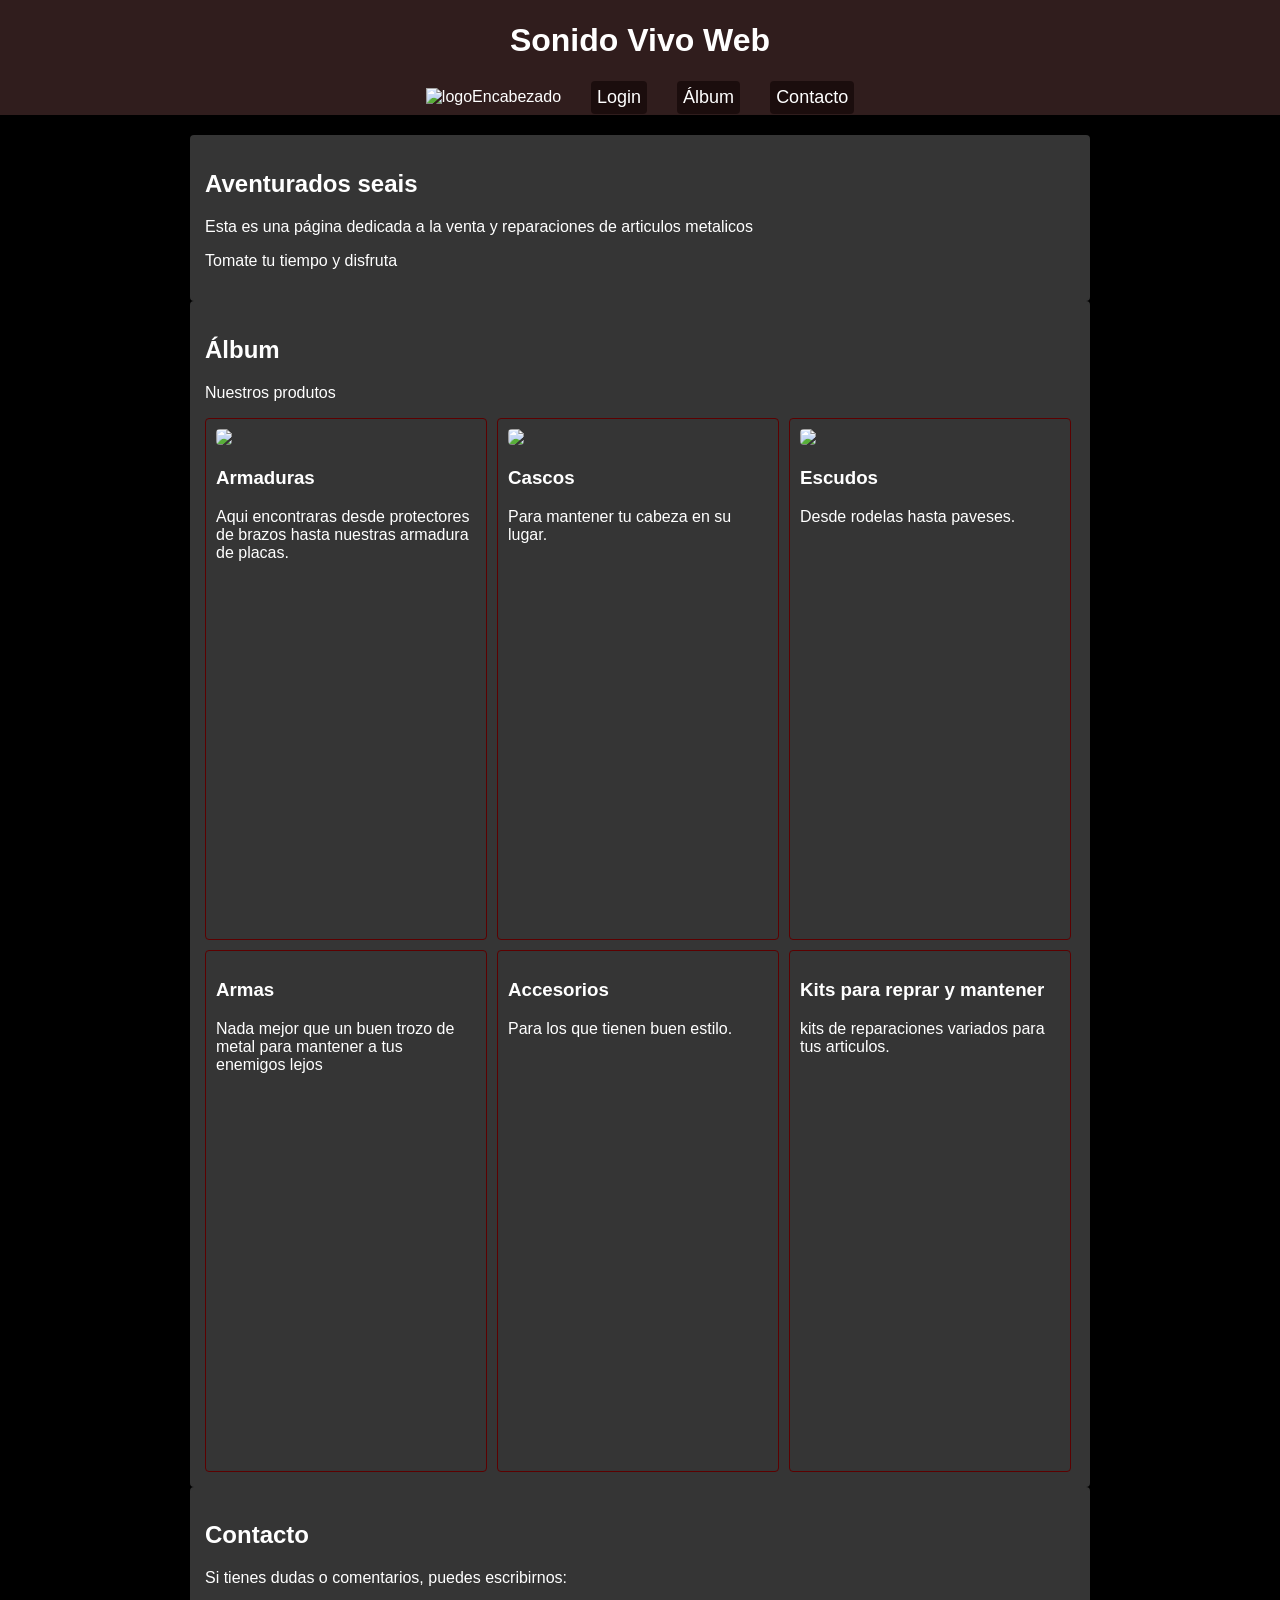
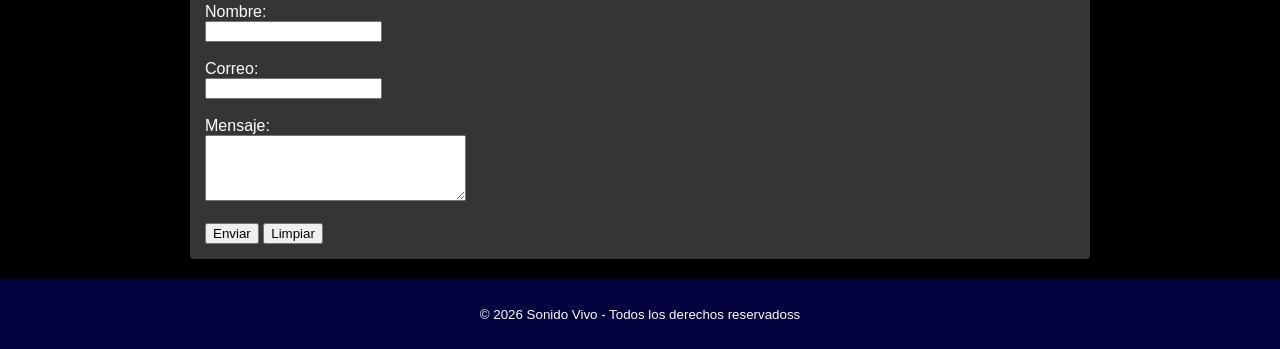
==== proyecto-grupo-12/index.html @ 8352129f "Update index.html" ====
<!DOCTYPE html>
<html lang="es">
	<head>
		<meta charset="UTF-8">
		<meta name="viewport" content="width=device-width, initial-scale=1.0">
		<title>Armeria Duoc</title>
		<link rel="stylesheet" href="css/style.css">

	</head>
	<body>  

		<header id="encabezado">
			<h1>Sonido Vivo Web</h1> 

			<nav id="menu-principal">
				
				<div>
					<img src="img/logoEncabezado.png" alt="logoEncabezado" width="60px"> 
				</div>
			
					<a href="login.html">Login</a>
					<a href="#album">Álbum</a>
					<a href="#contacto">Contacto</a>
					   
				
			</nav>
		</header>

		<main id="contenido">
			<section id="inicio" class="seccion">
				<h2>Aventurados seais</h2>
				<p>Esta es una página dedicada a la venta y reparaciones de articulos metalicos</p>
				<p>Tomate tu tiempo y disfruta</p>
			</section>

			<section id="album" class="seccion">
				<h2>Álbum</h2>
				<p>Nuestros produtos</p>

				<div class="galeria">
					<!-- Tarjeta 1 -->
					<article class="tarjeta">
						<div class="espacio-imagen">
							<!-- Aquí iría una imagen -->
							 <img src="img/Marto-Armadura-Decorada-Oro.gif">
							 
							
						</div>
						<h3>Armaduras</h3>
						<p>Aqui encontraras desde protectores de brazos hasta nuestras armadura de placas.</p>
					</article>

					<!-- Tarjeta 2 -->
					<article class="tarjeta">
						<div class="espacio-imagen">
							<!-- Aquí iría una imagen -->
							 <img src="img/bacinete.jpg">
						</div>
						<h3>Cascos</h3>
						<p>Para mantener tu cabeza en su lugar.</p>
					</article>

					<!-- Tarjeta 3 -->
					<article class="tarjeta">
						<div class="espacio-imagen">
							<!-- Aquí iría una imagen -->
							  <img src="img/">
						</div>
						<h3>Escudos</h3>
						<p>Desde rodelas hasta paveses.</p>
					</article>

					<!-- Tarjeta 4 -->
					<article class="tarjeta">
						<div class="espacio-imagen">
							<!-- Aquí iría una imagen -->
						</div>
						<h3>Armas</h3>
						<p>Nada mejor que un buen trozo de metal para mantener a tus enemigos lejos</p>
					</article>

					<!-- Tarjeta 5 -->
					<article class="tarjeta">
						<div class="espacio-imagen">
							<!-- Aquí iría una imagen -->
						</div>
						<h3>Accesorios</h3>
						<p>Para los que tienen buen estilo.</p>
					</article>

					<!-- Tarjeta 6 -->
					<article class="tarjeta">
						<div class="espacio-imagen">
							<!-- Aquí iría una imagen -->
						</div>
						<h3>Kits para reprar y mantener</h3>
						<p>kits de reparaciones variados para tus articulos.</p>
					</article>
				</div>
			</section>

			<section id="contacto" class="seccion">
				<h2>Contacto</h2>
				<p>Si tienes dudas o comentarios, puedes escribirnos:</p>

				<form action="#" method="post">
					<label for="nombre">Nombre:</label><br>
					<input type="text" id="nombre" name="nombre"><br><br>

					<label for="email">Correo:</label><br>
					<input type="email" id="email" name="email"><br><br>

					<label for="mensaje">Mensaje:</label><br>
					<textarea id="mensaje" name="mensaje" rows="4" cols="30"></textarea><br><br>

					<button type="submit">Enviar</button>
					<button type="reset">Limpiar</button>
				</form>
			</section>
		</main>

		<footer id="pie">
			<p><small>&copy; 2026 Sonido Vivo - Todos los derechos reservadoss</small></p>
		</footer>
	


</body>
</html>
---- proyecto-grupo-12/css/style.css ----
body{
    font-family: Verdana, Geneva, Tahoma, sans-serif;
    background-color: black;
    color: white;
    padding: 0;
    margin:  0;
}

#encabezado{
    background-color: rgb(48, 29, 29);
    color: white;
    text-align: center;
    align-items: center;
    margin: 0px;
    padding: 1px;
    top: 0px;
    position:  sticky;

}

#menu-principal {
   display: flex;
    justify-content: center;
    align-items: center;
    gap: 30px;
    padding: 0px;

}

#menu-principal a{
    text-decoration: none;
    color: white;
    background-color: rgb(27, 13, 13);
    font-size: large;   
    padding:  6px;
    border-radius: 4px;

}

#contenido{
    max-width: 900px;
    margin: 20px auto;
}

.seccion{
    background-color: rgb(53, 53, 53);
    border-radius: 4px;
    padding: 15px;
    
}

.espacio-imagen img{
    width: 100%;
    height: 200;
    border-radius: 4px;
}

.tarjeta{
    height: 500px;
    width: 260px;
    border: 1px solid rgb(92, 0, 0);
    border-radius: 4px;
    padding: 10px;
}

.galeria{
    display: flex;
    gap: 10px;
    flex-wrap: wrap;
}

#pie{
    background-color: rgb(1, 1, 61);
    color: white;
    text-align: center;
    padding: 10px;
}

/* Cosas nuevas */

.boton {
  transition-duration: 0.4s;
}

.boton:hover {
  background-color: #1b1b1b;
  color: white;
}

.pop-imagen {
  width: 300px;
  height: auto;
  transition: transform 0.3s ease; 
}

.pop-imagen:hover {
  transform: scale(1.2); 
  position: relative;    
  z-index: 10;           
}

.shake-hard:hover {
  animation: dynamicShake 0.4s 5;
}

@keyframes dynamicShake {

  0%, 100% { transform: translate(0, 0) rotate(0deg); }
  25% { transform: translate(2px, 2px) rotate(2deg); }
  50% { transform: translate(-2px, -2px) rotate(-2deg); }
  75% { transform: translate(2px, -2px) rotate(-2deg); }
}

.fade-box {
  opacity: 0.1; 
  transition: opacity 0.5s ease-in-out; 
}

.fade-box:hover {
  opacity: 1; 
}

.stretch-hover {
  display: inline-block;       
  transition: transform 0.3s ease; /
  transform-origin: center;    
}

.stretch-hover:hover {
  transform: scaleX(5);     
}
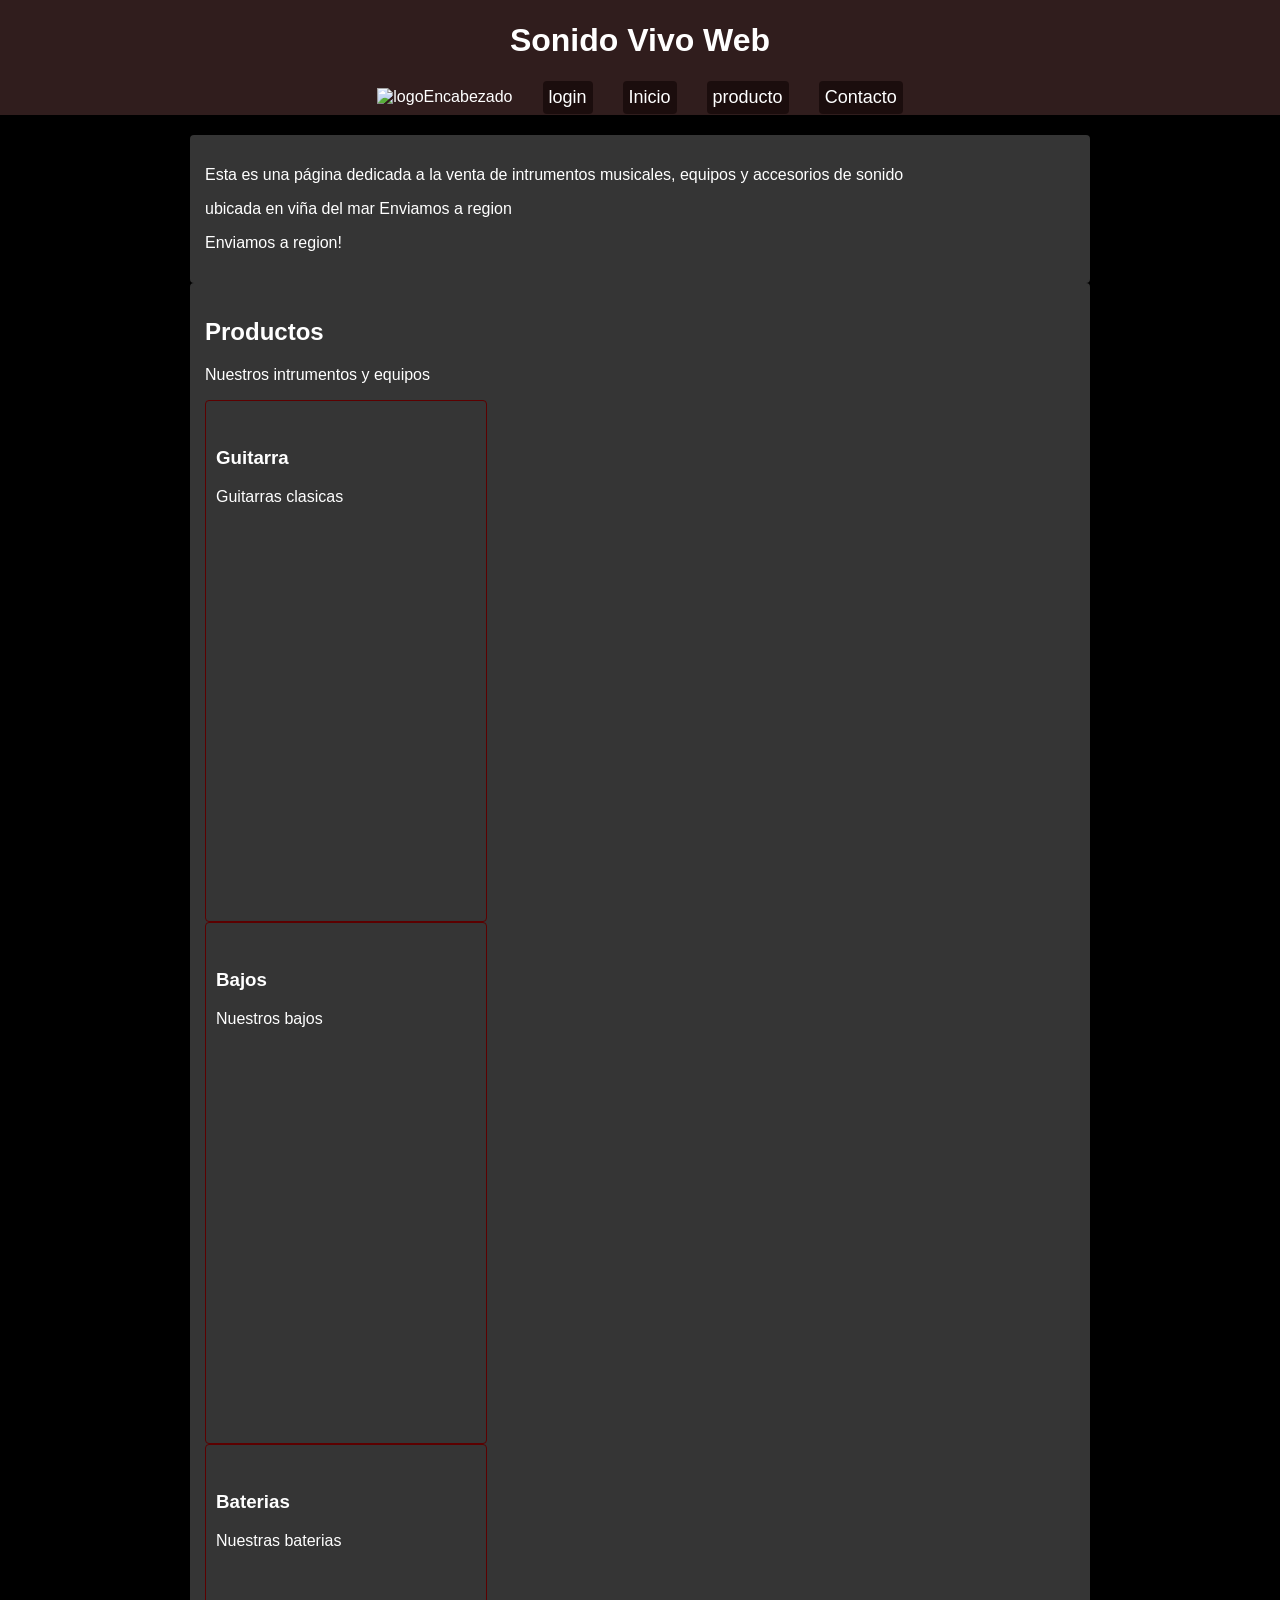
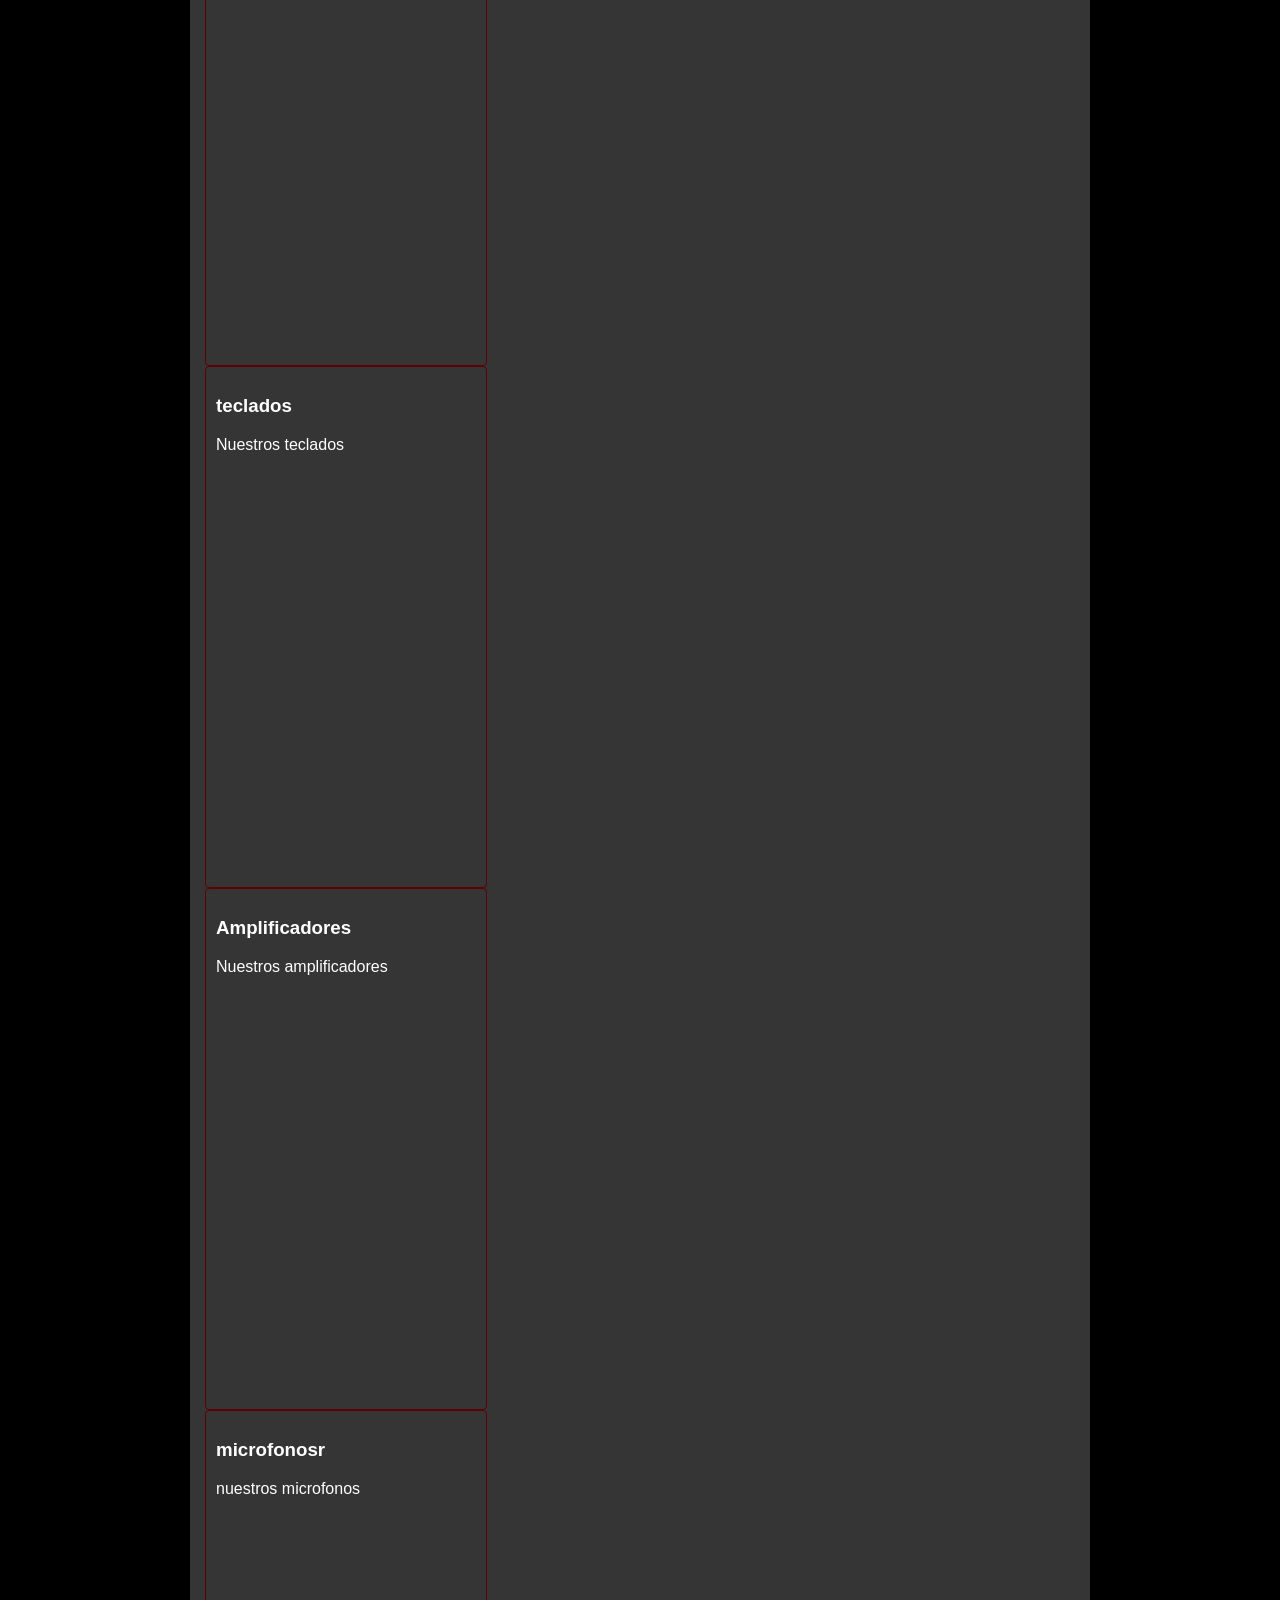
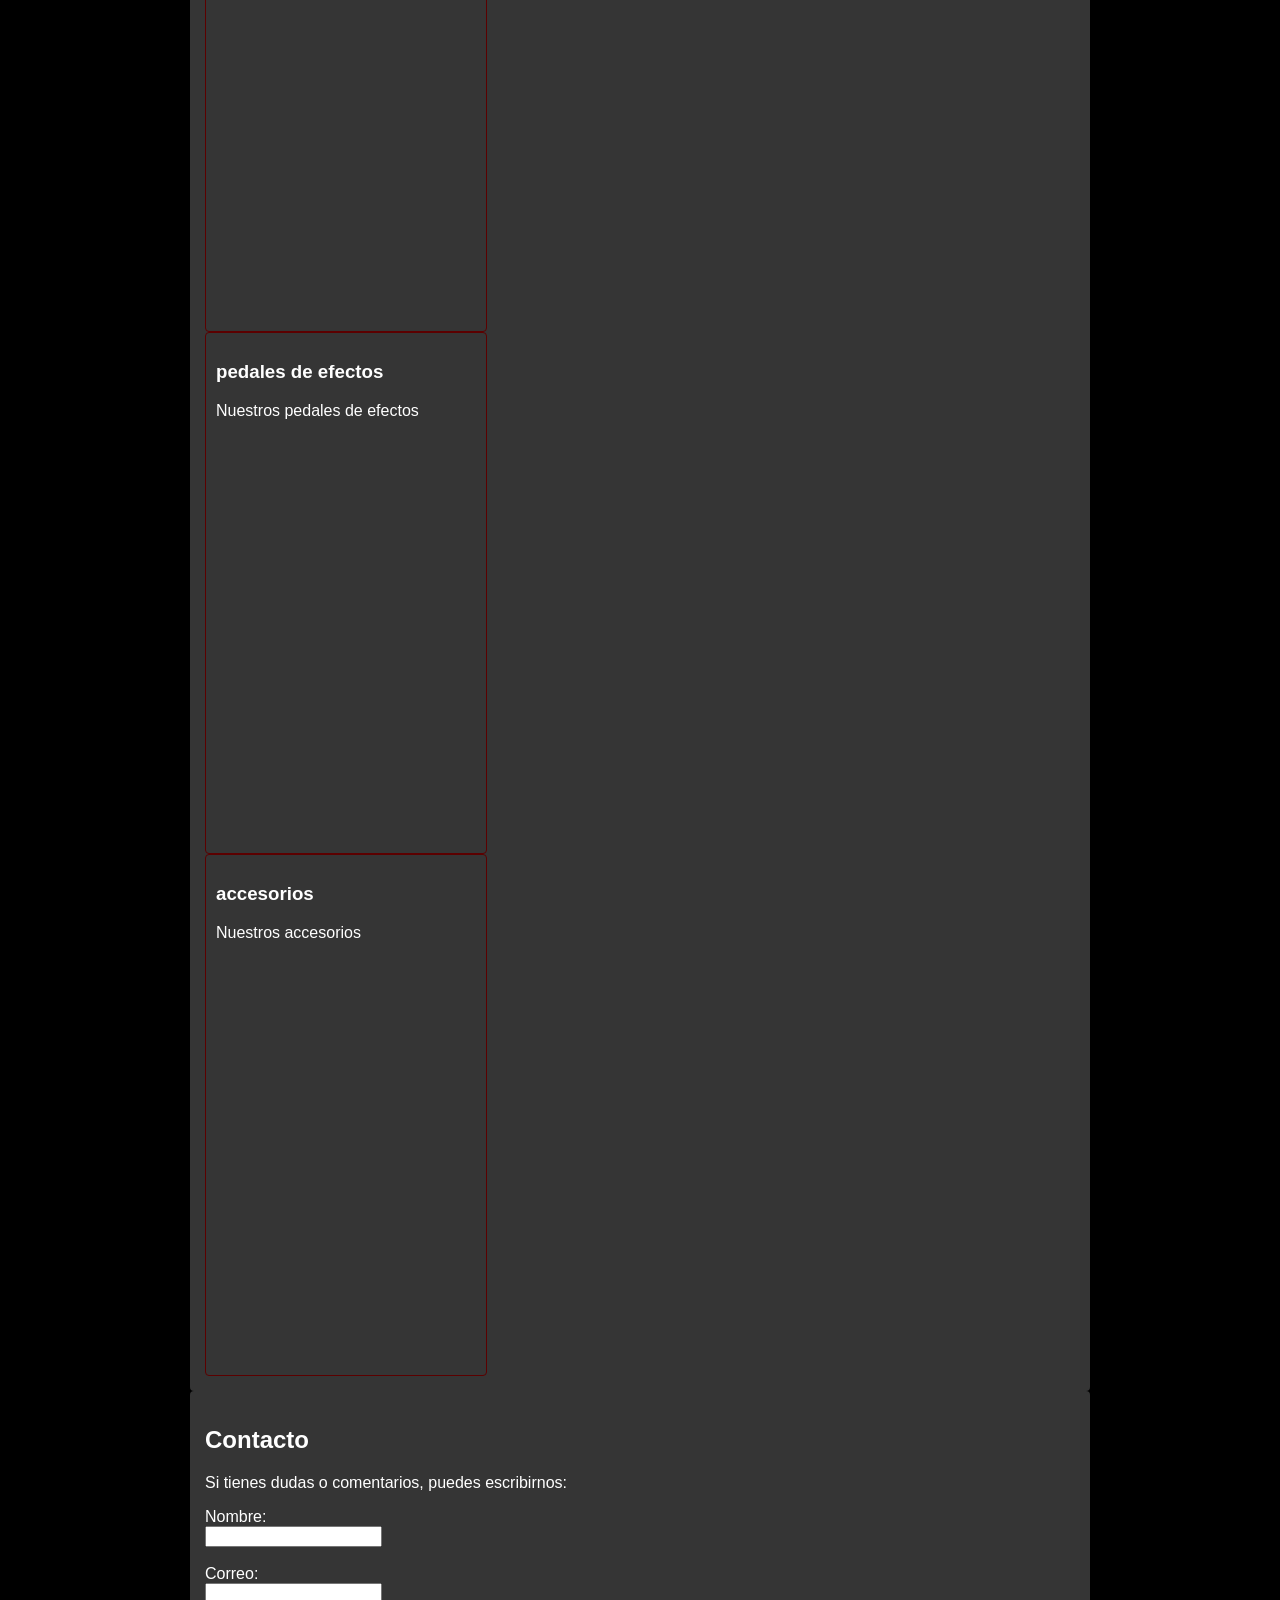
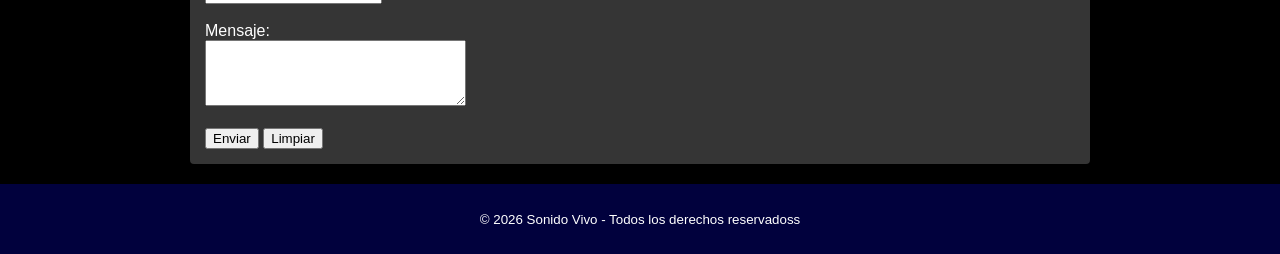
==== commit 71f28817: "Update index.html" ====
--- a/proyecto-grupo-12/index.html
+++ b/proyecto-grupo-12/index.html
@@ -16,11 +16,13 @@
 			<nav id="menu-principal">
 				
 				<div>
+					<!-- Aqui va el logo -->
 					<img src="img/logoEncabezado.png" alt="logoEncabezado" width="60px"> 
 				</div>
-			
-					<a href="login.html">Login</a>
-					<a href="#album">Álbum</a>
+					<!--Los hipervinculos-->
+					<a href="#login.html">login</a>
+					<a href="#inicio">Inicio</a>
+					<a href="#Productos">producto</a>
 					<a href="#contacto">Contacto</a>
 					   
 				
@@ -29,46 +31,46 @@
 
 		<main id="contenido">
 			<section id="inicio" class="seccion">
-				<h2>Aventurados seais</h2>
-				<p>Esta es una página dedicada a la venta y reparaciones de articulos metalicos</p>
-				<p>Tomate tu tiempo y disfruta</p>
+				<p>Esta es una página dedicada a la venta de intrumentos musicales, equipos y accesorios de sonido</p>
+				<p>ubicada en viña del mar Enviamos a region</p>
+				<p>Enviamos a region!</p>
 			</section>
 
-			<section id="album" class="seccion">
-				<h2>Álbum</h2>
-				<p>Nuestros produtos</p>
+			<section id="productos" class="seccion">
+				<h2>Productos</h2>
+				<p>Nuestros intrumentos y equipos</p>
 
-				<div class="galeria">
-					<!-- Tarjeta 1 -->
+				<div class="Intrumentos">
+					<!-- tarjeta 1 -->
 					<article class="tarjeta">
 						<div class="espacio-imagen">
 							<!-- Aquí iría una imagen -->
-							 <img src="img/Marto-Armadura-Decorada-Oro.gif">
+							 <img src="">
 							 
 							
 						</div>
-						<h3>Armaduras</h3>
-						<p>Aqui encontraras desde protectores de brazos hasta nuestras armadura de placas.</p>
+						<h3>Guitarra</h3>
+						<p>Guitarras clasicas</p>
 					</article>
 
 					<!-- Tarjeta 2 -->
 					<article class="tarjeta">
 						<div class="espacio-imagen">
 							<!-- Aquí iría una imagen -->
-							 <img src="img/bacinete.jpg">
+							 <img src="">
 						</div>
-						<h3>Cascos</h3>
-						<p>Para mantener tu cabeza en su lugar.</p>
+						<h3>Bajos</h3>
+						<p>Nuestros bajos</p>
 					</article>
 
 					<!-- Tarjeta 3 -->
 					<article class="tarjeta">
 						<div class="espacio-imagen">
 							<!-- Aquí iría una imagen -->
-							  <img src="img/">
+							  <img src="">
 						</div>
-						<h3>Escudos</h3>
-						<p>Desde rodelas hasta paveses.</p>
+						<h3>Baterias</h3>
+						<p>Nuestras baterias</p>
 					</article>
 
 					<!-- Tarjeta 4 -->
@@ -76,8 +78,8 @@
 						<div class="espacio-imagen">
 							<!-- Aquí iría una imagen -->
 						</div>
-						<h3>Armas</h3>
-						<p>Nada mejor que un buen trozo de metal para mantener a tus enemigos lejos</p>
+						<h3>teclados</h3>
+						<p>Nuestros teclados</p>
 					</article>
 
 					<!-- Tarjeta 5 -->
@@ -85,8 +87,8 @@
 						<div class="espacio-imagen">
 							<!-- Aquí iría una imagen -->
 						</div>
-						<h3>Accesorios</h3>
-						<p>Para los que tienen buen estilo.</p>
+						<h3>Amplificadores</h3>
+						<p>Nuestros amplificadores</p>
 					</article>
 
 					<!-- Tarjeta 6 -->
@@ -94,12 +96,35 @@
 						<div class="espacio-imagen">
 							<!-- Aquí iría una imagen -->
 						</div>
-						<h3>Kits para reprar y mantener</h3>
-						<p>kits de reparaciones variados para tus articulos.</p>
+						<h3>microfonosr</h3>
+						<p>nuestros microfonos</p>
+					</article>
+
+					<!-- Tarjeta 7 -->
+					<article class="tarjeta">
+						<div class="espacio-imagen">
+							<!-- Aquí iría una imagen -->
+						</div>
+						<h3>pedales de efectos </h3>
+						<p>Nuestros pedales de efectos </p>
+					</article>
+
+					<!-- Tarjeta 4 -->
+					<article class="tarjeta">
+						<div class="espacio-imagen">
+							<!-- Aquí iría una imagen -->
+						</div>
+						<h3>accesorios</h3>
+						<p>Nuestros accesorios</p>
 					</article>
 				</div>
 			</section>
 
+
+
+
+
+			
 			<section id="contacto" class="seccion">
 				<h2>Contacto</h2>
 				<p>Si tienes dudas o comentarios, puedes escribirnos:</p>
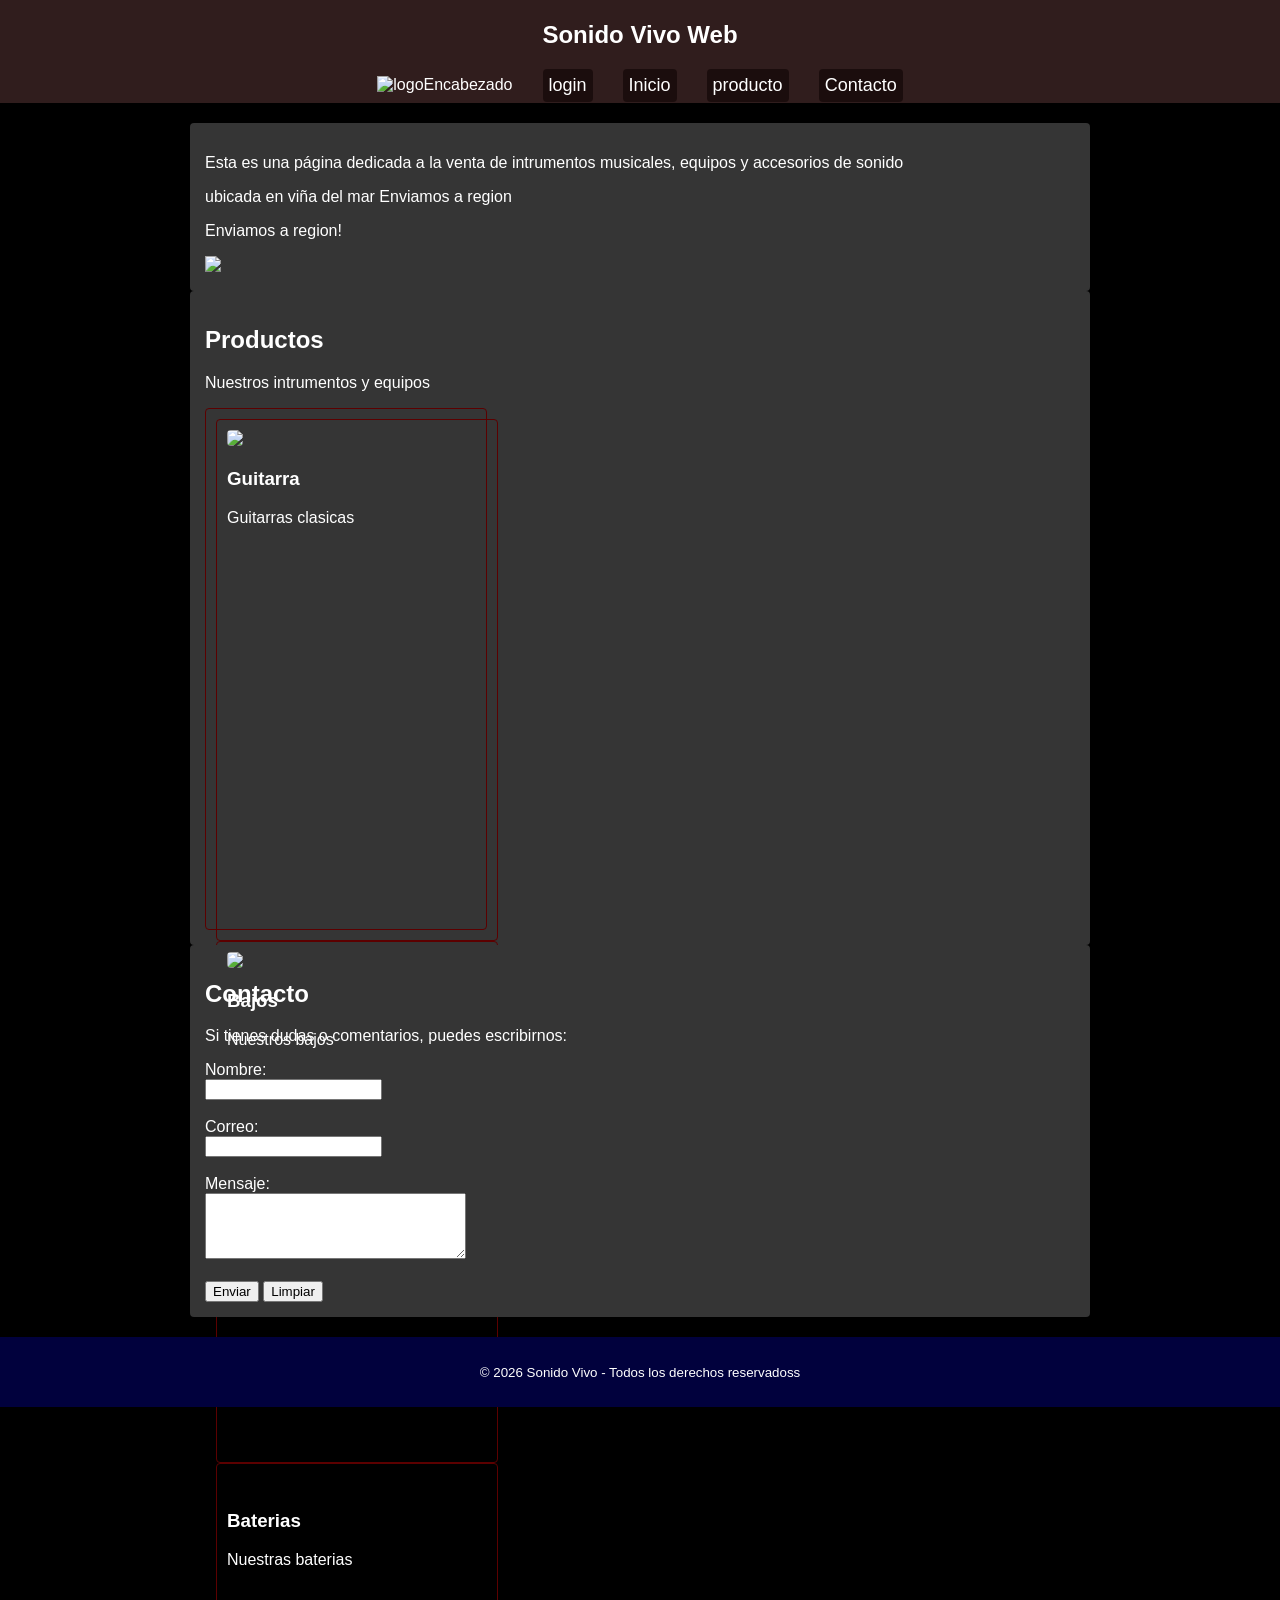
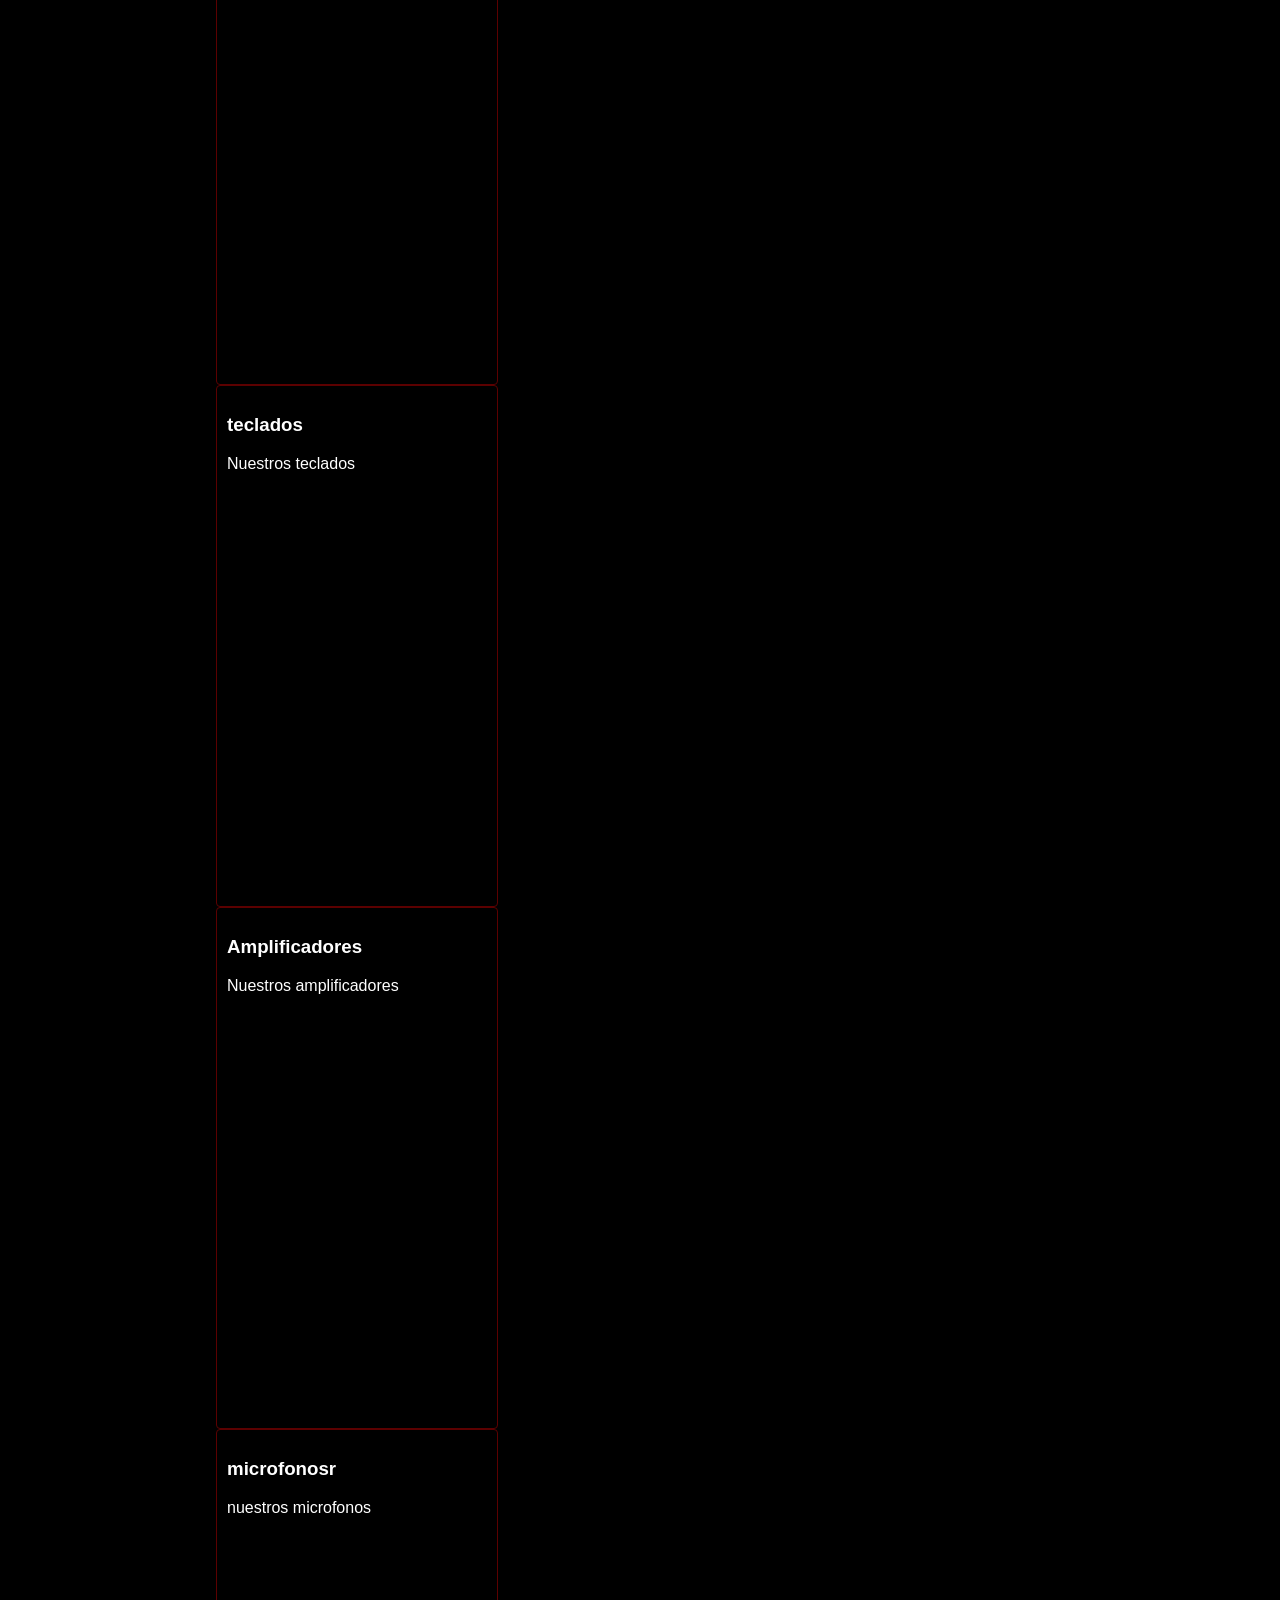
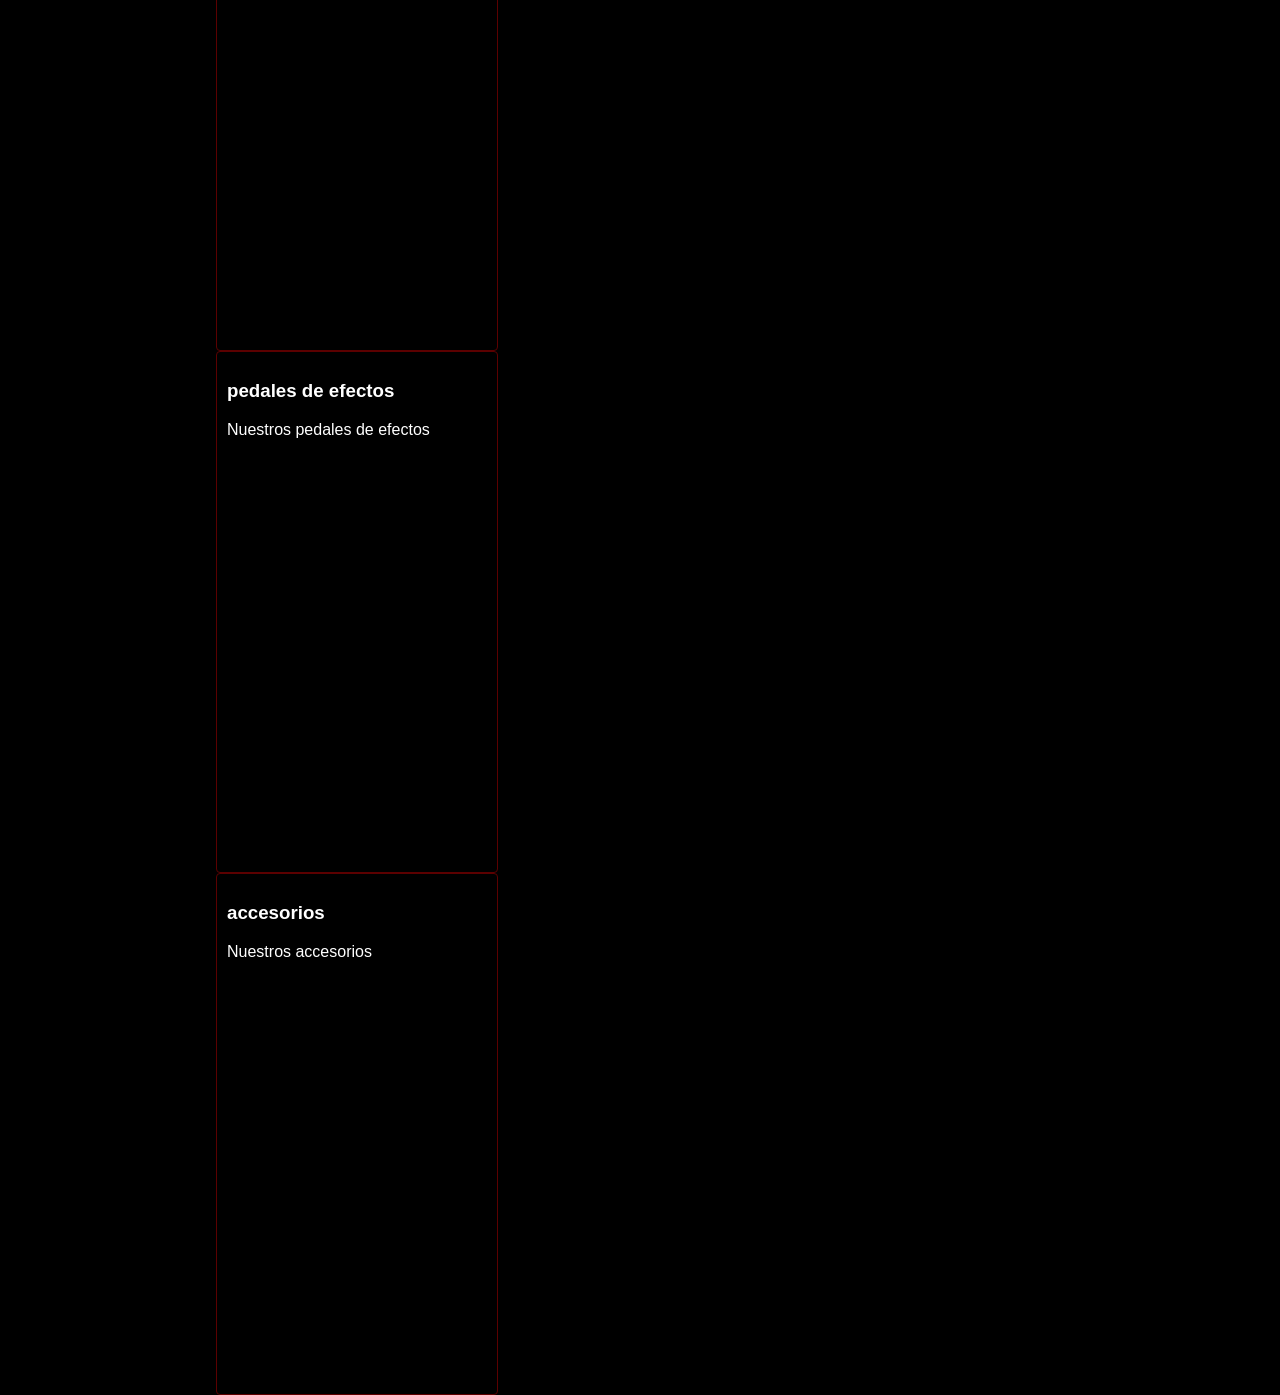
==== commit 324d41ed: "Update index.html" ====
--- a/proyecto-grupo-12/index.html
+++ b/proyecto-grupo-12/index.html
@@ -11,7 +11,7 @@
 	<body>  
 
 		<header id="encabezado">
-			<h1>Sonido Vivo Web</h1> 
+			<h2>Sonido Vivo Web</h2> 
 
 			<nav id="menu-principal">
 				
@@ -20,7 +20,7 @@
 					<img src="img/logoEncabezado.png" alt="logoEncabezado" width="60px"> 
 				</div>
 					<!--Los hipervinculos-->
-					<a href="#login.html">login</a>
+					<a href="login.html">login</a>
 					<a href="#inicio">Inicio</a>
 					<a href="#Productos">producto</a>
 					<a href="#contacto">Contacto</a>
@@ -28,24 +28,25 @@
 				
 			</nav>
 		</header>
-
+		<!-- CAMBIAR LA ETIQUETA POR QUE NO HACE NADA-->
 		<main id="contenido">
 			<section id="inicio" class="seccion">
 				<p>Esta es una página dedicada a la venta de intrumentos musicales, equipos y accesorios de sonido</p>
 				<p>ubicada en viña del mar Enviamos a region</p>
 				<p>Enviamos a region!</p>
+				<img src="img/logoSV.jpg" width="500px">
 			</section>
 
 			<section id="productos" class="seccion">
 				<h2>Productos</h2>
 				<p>Nuestros intrumentos y equipos</p>
 
-				<div class="Intrumentos">
+				<div class="tarjeta">
 					<!-- tarjeta 1 -->
 					<article class="tarjeta">
 						<div class="espacio-imagen">
 							<!-- Aquí iría una imagen -->
-							 <img src="">
+							 <img src="img/escudo1.jpeg">
 							 
 							
 						</div>
@@ -57,7 +58,7 @@
 					<article class="tarjeta">
 						<div class="espacio-imagen">
 							<!-- Aquí iría una imagen -->
-							 <img src="">
+							 <img src="img/bacinete.jpg">
 						</div>
 						<h3>Bajos</h3>
 						<p>Nuestros bajos</p>
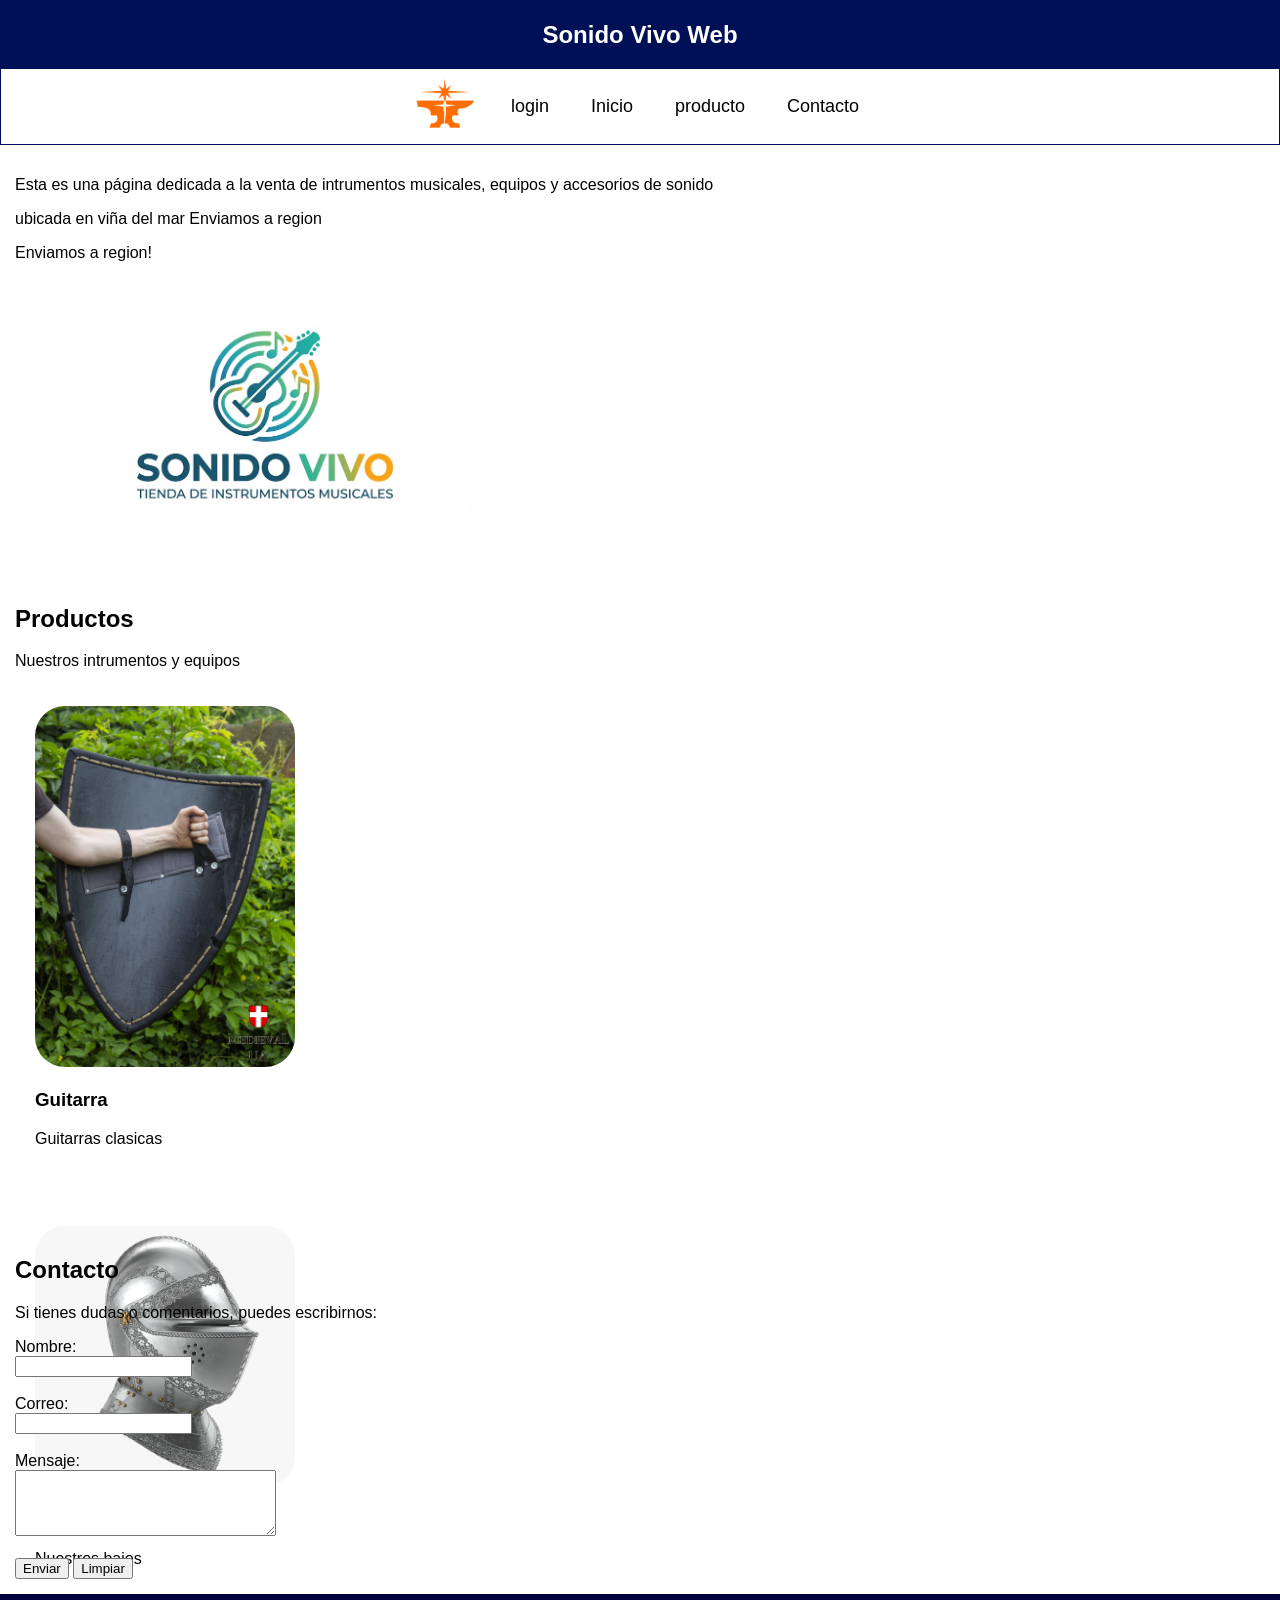
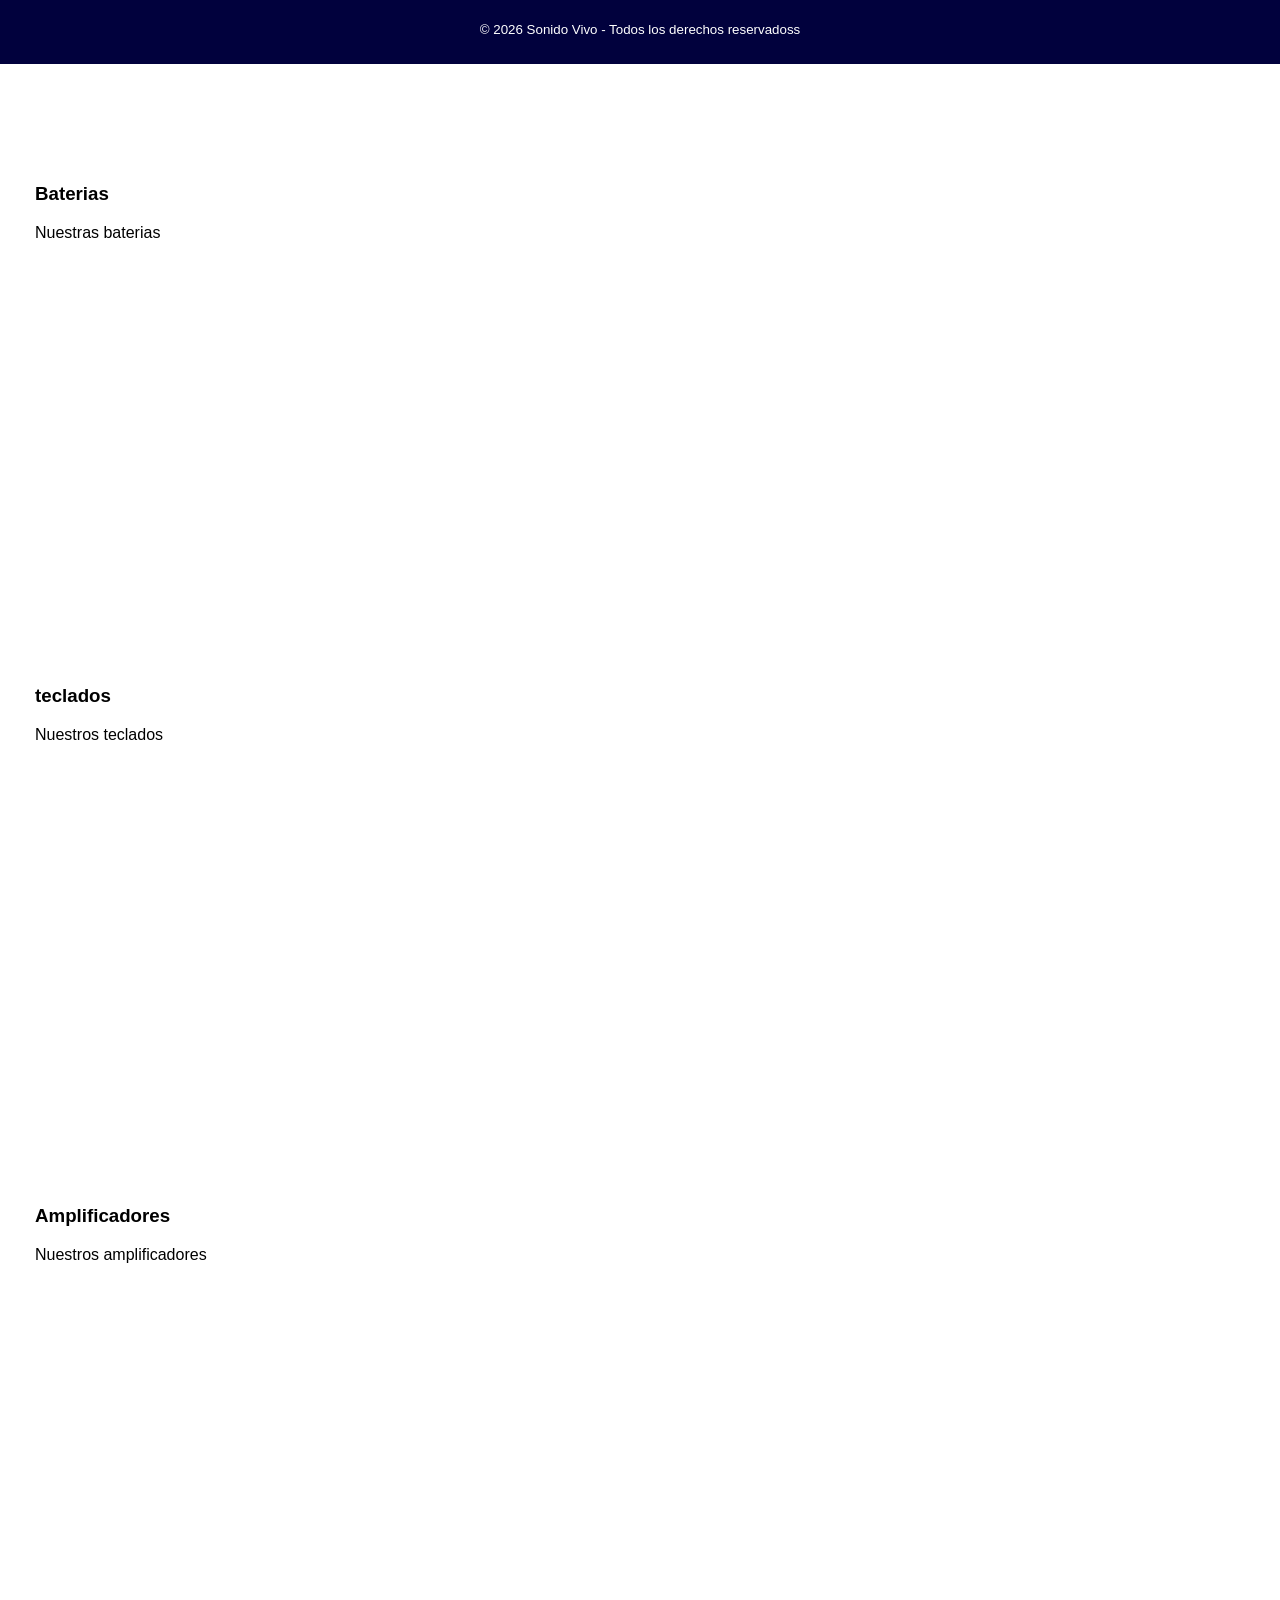
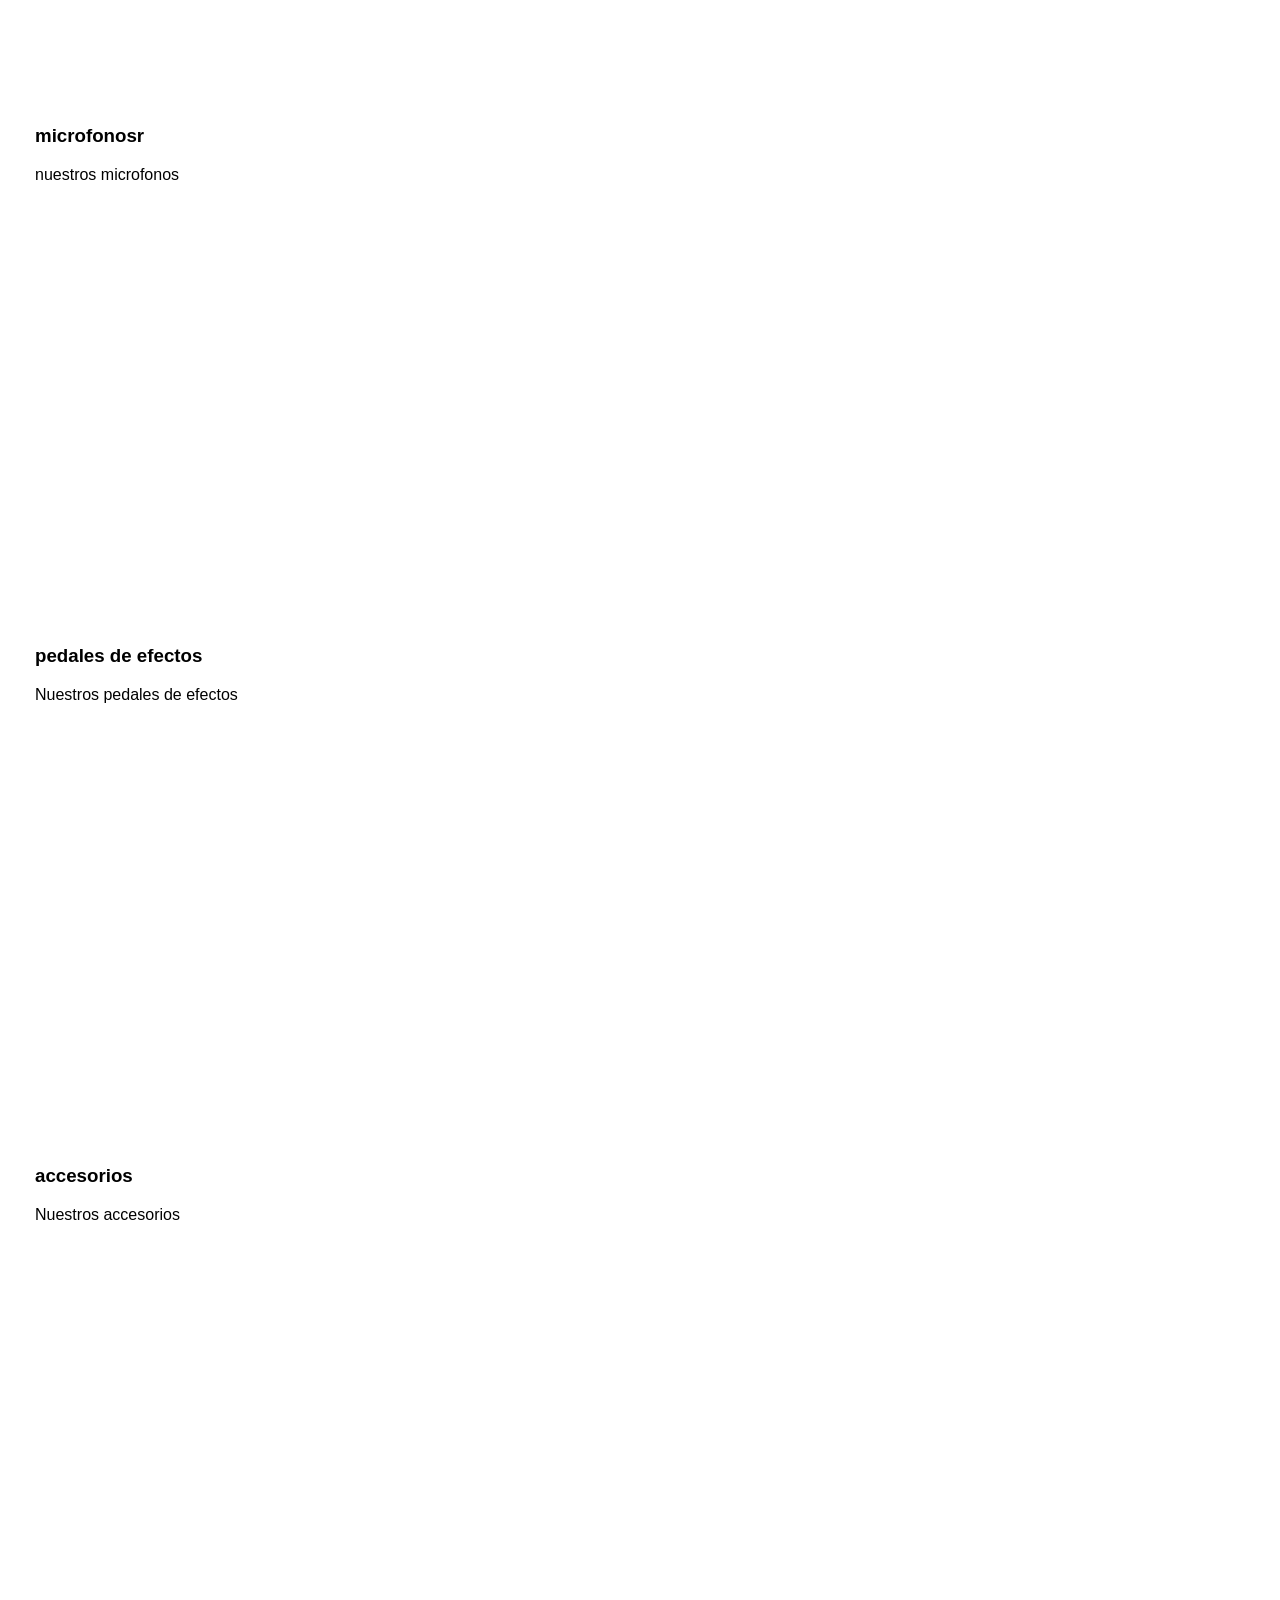
==== commit 0b8c4479: "Update index.html" ====
--- a/proyecto-grupo-12/index.html
+++ b/proyecto-grupo-12/index.html
@@ -4,7 +4,7 @@
 	<head>
 		<meta charset="UTF-8">
 		<meta name="viewport" content="width=device-width, initial-scale=1.0">
-		<title>Armeria Duoc</title>
+		<title>Index</title>
 		<link rel="stylesheet" href="css/style.css">
 
 	</head>
--- a/proyecto-grupo-12/css/style.css
+++ b/proyecto-grupo-12/css/style.css
@@ -1,13 +1,13 @@
 body{
     font-family: Verdana, Geneva, Tahoma, sans-serif;
-    background-color: black;
-    color: white;
+    background-color: rgb(255, 255, 255);
+    color: rgb(0, 0, 0);
     padding: 0;
     margin:  0;
 }
 
 #encabezado{
-    background-color: rgb(48, 29, 29);
+    background-color: rgb(0, 16, 87);
     color: white;
     text-align: center;
     align-items: center;
@@ -23,27 +23,30 @@
     justify-content: center;
     align-items: center;
     gap: 30px;
-    padding: 0px;
+    padding: 10px;
+    margin: 0px;
+    background-color: white
 
 }
 
 #menu-principal a{
     text-decoration: none;
-    color: white;
-    background-color: rgb(27, 13, 13);
+    color: rgb(0, 0, 0);
     font-size: large;   
     padding:  6px;
     border-radius: 4px;
+    margin: 0px;
 
 }
 
 #contenido{
-    max-width: 900px;
-    margin: 20px auto;
+    
+   
+    
 }
 
 .seccion{
-    background-color: rgb(53, 53, 53);
+    background-color: rgb(255, 255, 255);
     border-radius: 4px;
     padding: 15px;
     
@@ -52,13 +55,12 @@
 .espacio-imagen img{
     width: 100%;
     height: 200;
-    border-radius: 4px;
+    border-radius: 30px;
 }
 
 .tarjeta{
     height: 500px;
     width: 260px;
-    border: 1px solid rgb(92, 0, 0);
     border-radius: 4px;
     padding: 10px;
 }
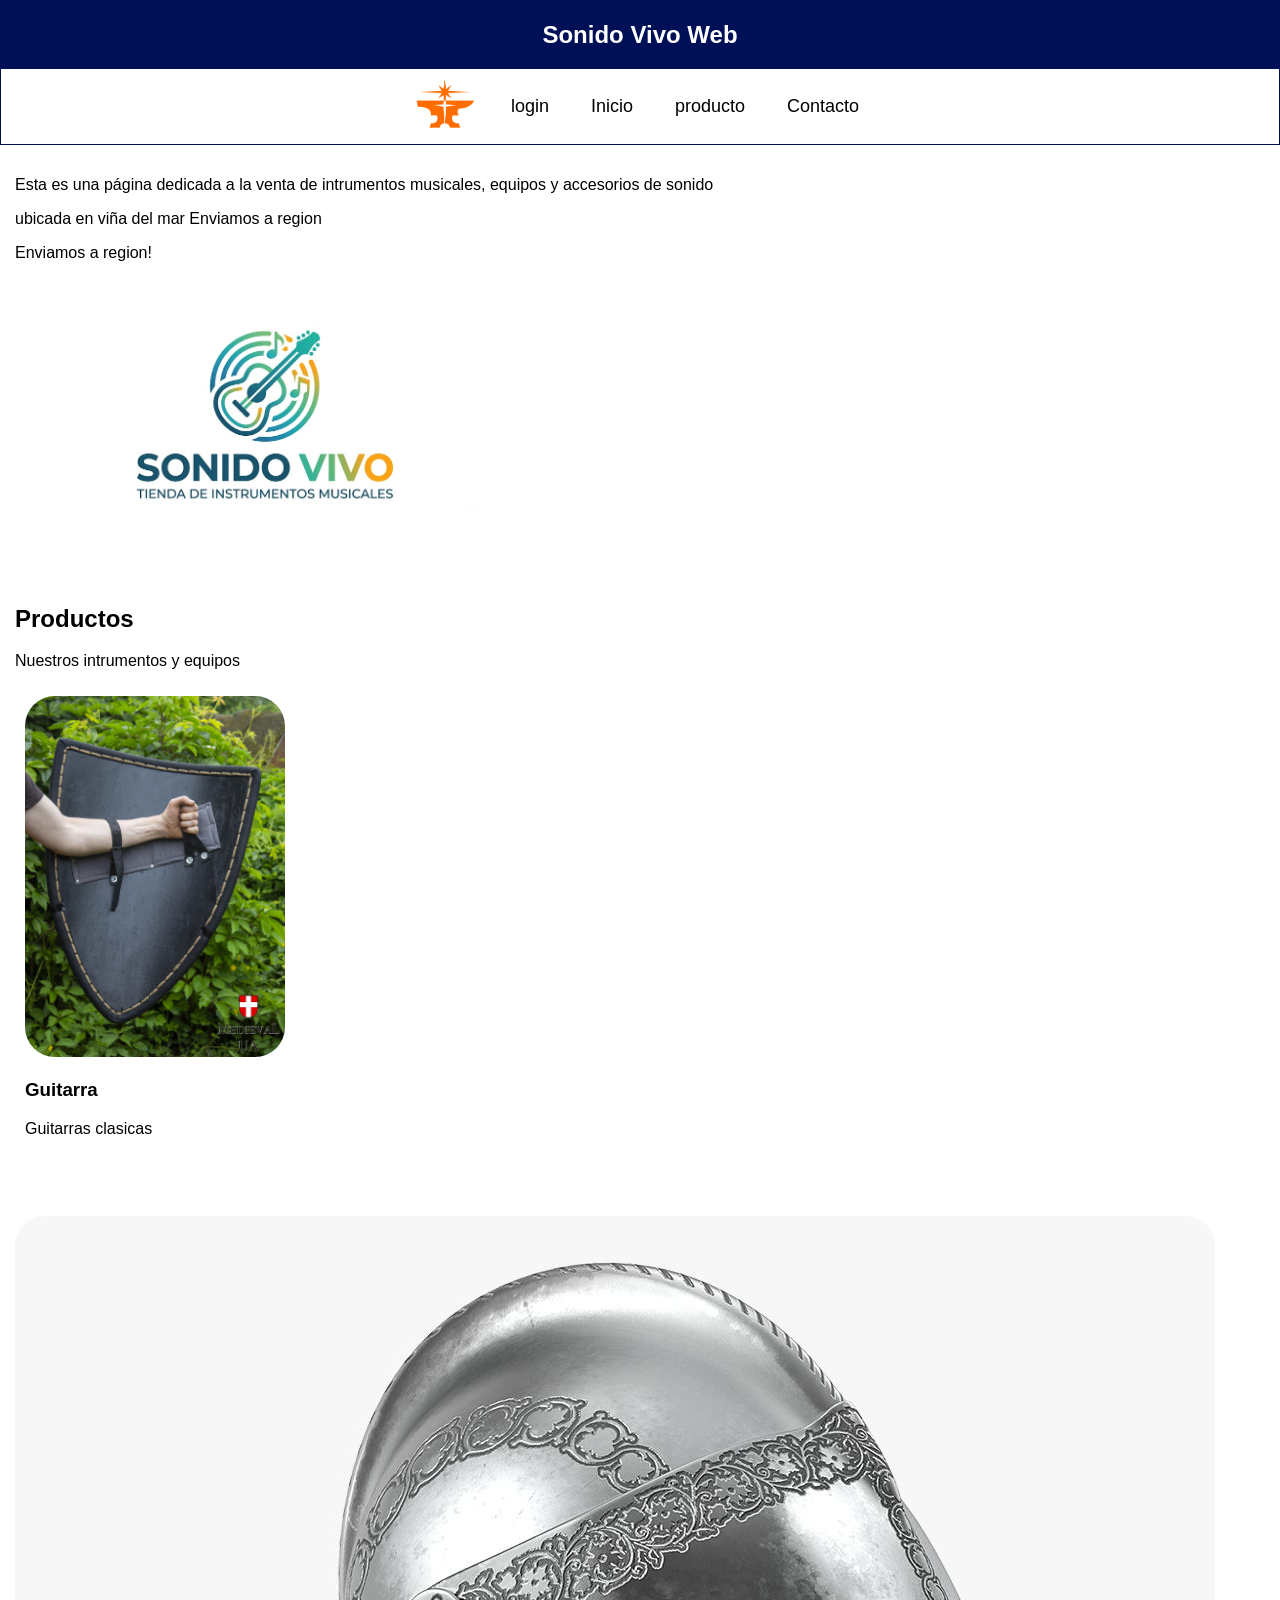
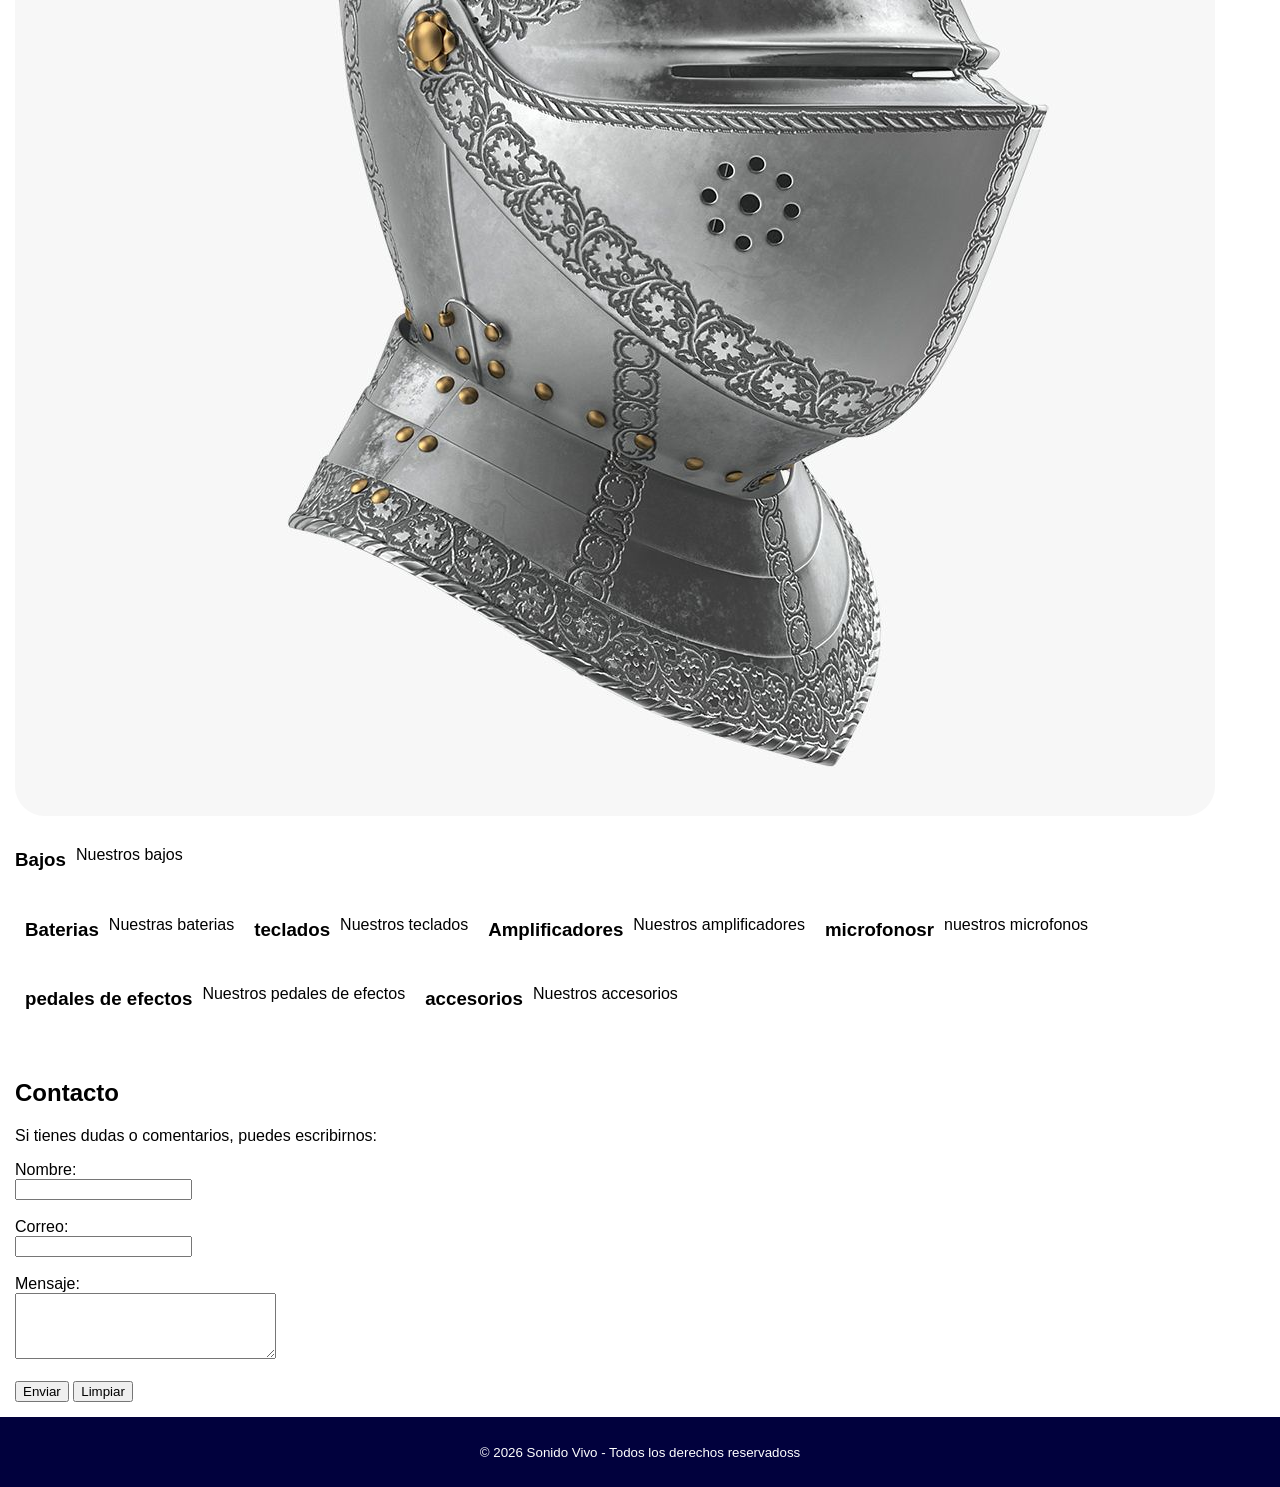
==== commit 8c0553d4: "Update index.html" ====
--- a/proyecto-grupo-12/index.html
+++ b/proyecto-grupo-12/index.html
@@ -41,7 +41,7 @@
 				<h2>Productos</h2>
 				<p>Nuestros intrumentos y equipos</p>
 
-				<div class="tarjeta">
+				<div class="galeria">
 					<!-- tarjeta 1 -->
 					<article class="tarjeta">
 						<div class="espacio-imagen">
@@ -55,7 +55,7 @@
 					</article>
 
 					<!-- Tarjeta 2 -->
-					<article class="tarjeta">
+					<article class="galeria">
 						<div class="espacio-imagen">
 							<!-- Aquí iría una imagen -->
 							 <img src="img/bacinete.jpg">
@@ -65,7 +65,7 @@
 					</article>
 
 					<!-- Tarjeta 3 -->
-					<article class="tarjeta">
+					<article class="galeria">
 						<div class="espacio-imagen">
 							<!-- Aquí iría una imagen -->
 							  <img src="">
@@ -75,7 +75,7 @@
 					</article>
 
 					<!-- Tarjeta 4 -->
-					<article class="tarjeta">
+					<article class="galeria">
 						<div class="espacio-imagen">
 							<!-- Aquí iría una imagen -->
 						</div>
@@ -84,7 +84,7 @@
 					</article>
 
 					<!-- Tarjeta 5 -->
-					<article class="tarjeta">
+					<article class="galeria">
 						<div class="espacio-imagen">
 							<!-- Aquí iría una imagen -->
 						</div>
@@ -93,7 +93,7 @@
 					</article>
 
 					<!-- Tarjeta 6 -->
-					<article class="tarjeta">
+					<article class="galeria">
 						<div class="espacio-imagen">
 							<!-- Aquí iría una imagen -->
 						</div>
@@ -102,7 +102,7 @@
 					</article>
 
 					<!-- Tarjeta 7 -->
-					<article class="tarjeta">
+					<article class="galeria">
 						<div class="espacio-imagen">
 							<!-- Aquí iría una imagen -->
 						</div>
@@ -110,8 +110,8 @@
 						<p>Nuestros pedales de efectos </p>
 					</article>
 
-					<!-- Tarjeta 4 -->
-					<article class="tarjeta">
+					<!-- Tarjeta 8 -->
+					<article class="galeria">
 						<div class="espacio-imagen">
 							<!-- Aquí iría una imagen -->
 						</div>
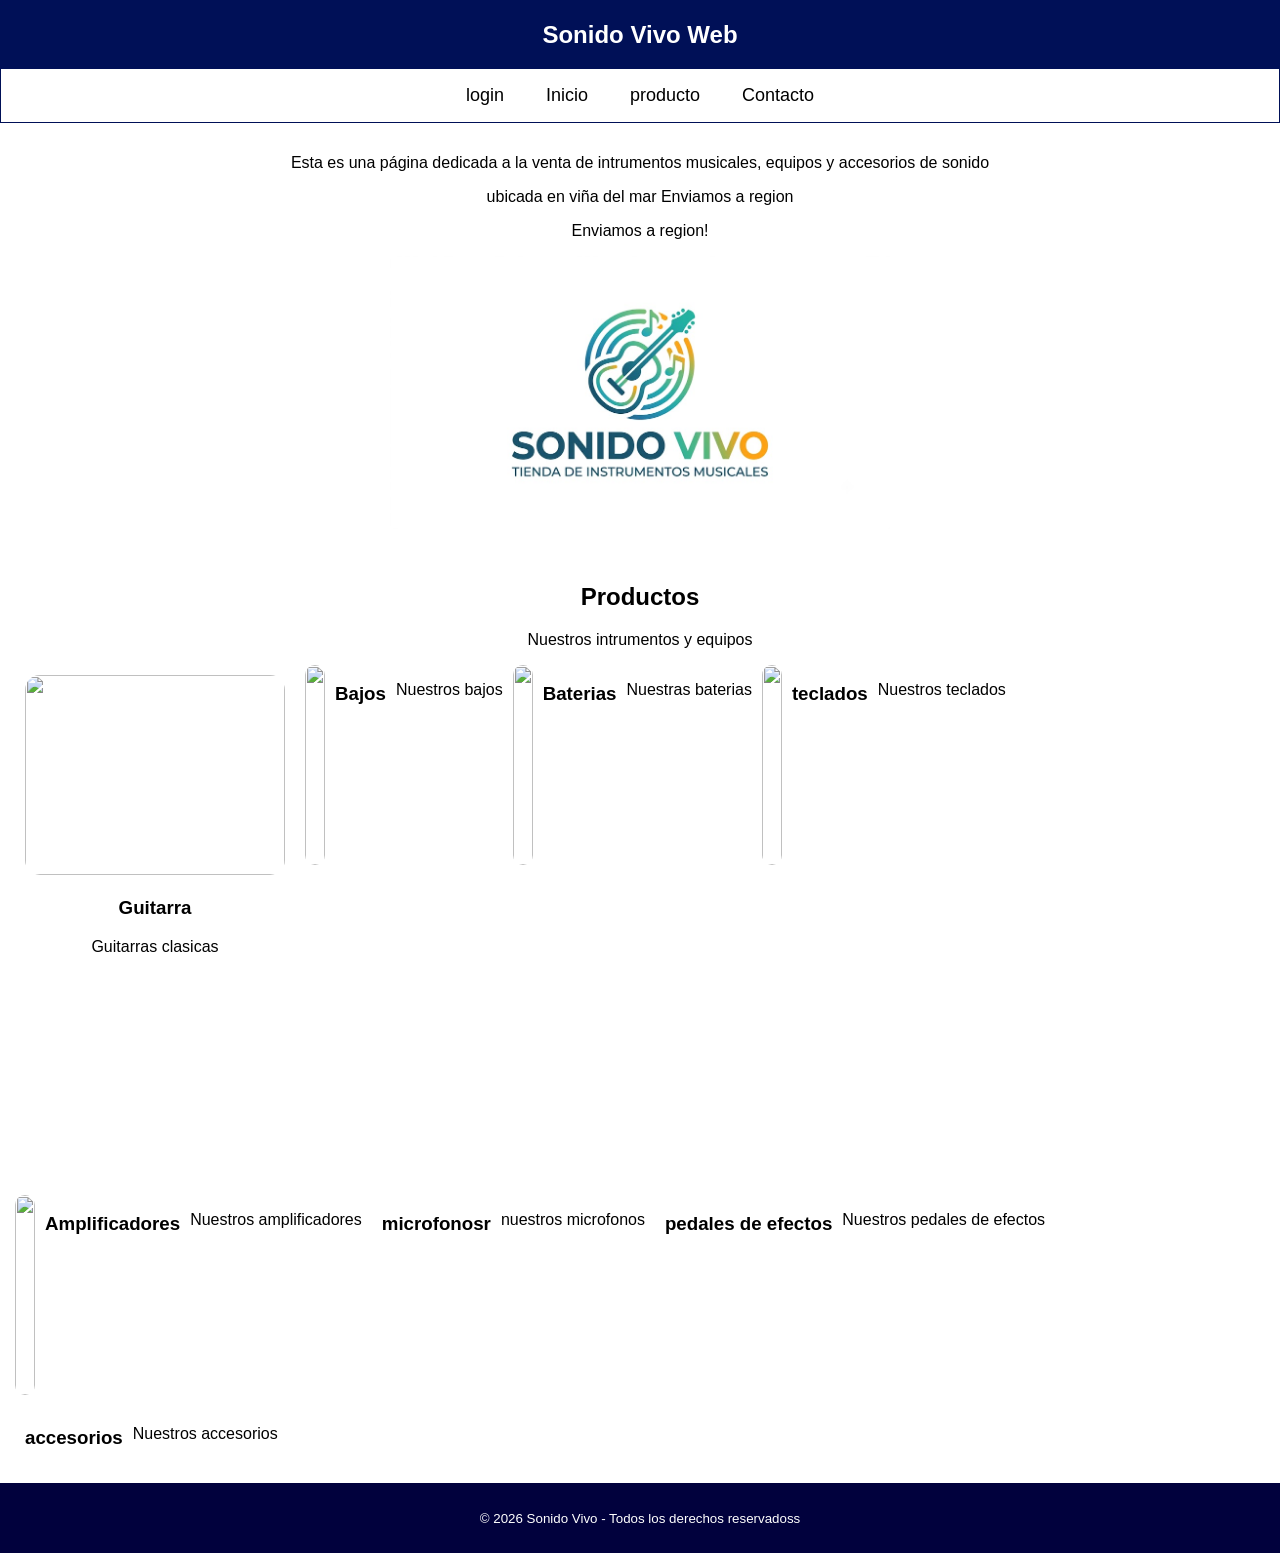
==== commit 998bc568: "Update index.html" ====
--- a/proyecto-grupo-12/index.html
+++ b/proyecto-grupo-12/index.html
@@ -4,7 +4,7 @@
 	<head>
 		<meta charset="UTF-8">
 		<meta name="viewport" content="width=device-width, initial-scale=1.0">
-		<title>Index</title>
+		<title>Duoc</title>
 		<link rel="stylesheet" href="css/style.css">
 
 	</head>
@@ -15,14 +15,10 @@
 
 			<nav id="menu-principal">
 				
-				<div>
-					<!-- Aqui va el logo -->
-					<img src="img/logoEncabezado.png" alt="logoEncabezado" width="60px"> 
-				</div>
 					<!--Los hipervinculos-->
 					<a href="login.html">login</a>
 					<a href="#inicio">Inicio</a>
-					<a href="#Productos">producto</a>
+					<a href="#productos">producto</a>
 					<a href="#contacto">Contacto</a>
 					   
 				
@@ -46,7 +42,7 @@
 					<article class="tarjeta">
 						<div class="espacio-imagen">
 							<!-- Aquí iría una imagen -->
-							 <img src="img/escudo1.jpeg">
+							 <img src="img/Guitarra.png">
 							 
 							
 						</div>
@@ -58,7 +54,7 @@
 					<article class="galeria">
 						<div class="espacio-imagen">
 							<!-- Aquí iría una imagen -->
-							 <img src="img/bacinete.jpg">
+							 <img src="img/bajo.jpg">
 						</div>
 						<h3>Bajos</h3>
 						<p>Nuestros bajos</p>
@@ -68,7 +64,7 @@
 					<article class="galeria">
 						<div class="espacio-imagen">
 							<!-- Aquí iría una imagen -->
-							  <img src="">
+							  <img src="img/bateria.jpg">
 						</div>
 						<h3>Baterias</h3>
 						<p>Nuestras baterias</p>
@@ -78,6 +74,7 @@
 					<article class="galeria">
 						<div class="espacio-imagen">
 							<!-- Aquí iría una imagen -->
+							 <img src="img/teclado.jpg">
 						</div>
 						<h3>teclados</h3>
 						<p>Nuestros teclados</p>
@@ -87,6 +84,7 @@
 					<article class="galeria">
 						<div class="espacio-imagen">
 							<!-- Aquí iría una imagen -->
+							 <img src="img/amplificador.jpg">
 						</div>
 						<h3>Amplificadores</h3>
 						<p>Nuestros amplificadores</p>
@@ -124,26 +122,6 @@
 
 
 
-
-			
-			<section id="contacto" class="seccion">
-				<h2>Contacto</h2>
-				<p>Si tienes dudas o comentarios, puedes escribirnos:</p>
-
-				<form action="#" method="post">
-					<label for="nombre">Nombre:</label><br>
-					<input type="text" id="nombre" name="nombre"><br><br>
-
-					<label for="email">Correo:</label><br>
-					<input type="email" id="email" name="email"><br><br>
-
-					<label for="mensaje">Mensaje:</label><br>
-					<textarea id="mensaje" name="mensaje" rows="4" cols="30"></textarea><br><br>
-
-					<button type="submit">Enviar</button>
-					<button type="reset">Limpiar</button>
-				</form>
-			</section>
 		</main>
 
 		<footer id="pie">
--- a/proyecto-grupo-12/css/style.css
+++ b/proyecto-grupo-12/css/style.css
@@ -2,6 +2,7 @@
     font-family: Verdana, Geneva, Tahoma, sans-serif;
     background-color: rgb(255, 255, 255);
     color: rgb(0, 0, 0);
+    text-align: center;
     padding: 0;
     margin:  0;
 }
@@ -54,8 +55,9 @@
 
 .espacio-imagen img{
     width: 100%;
-    height: 200;
-    border-radius: 30px;
+    height: 200px; 
+    object-fit: cover; /* Ajusta la foto sin distorsionarla */
+    border-radius: 15px;
 }
 
 .tarjeta{
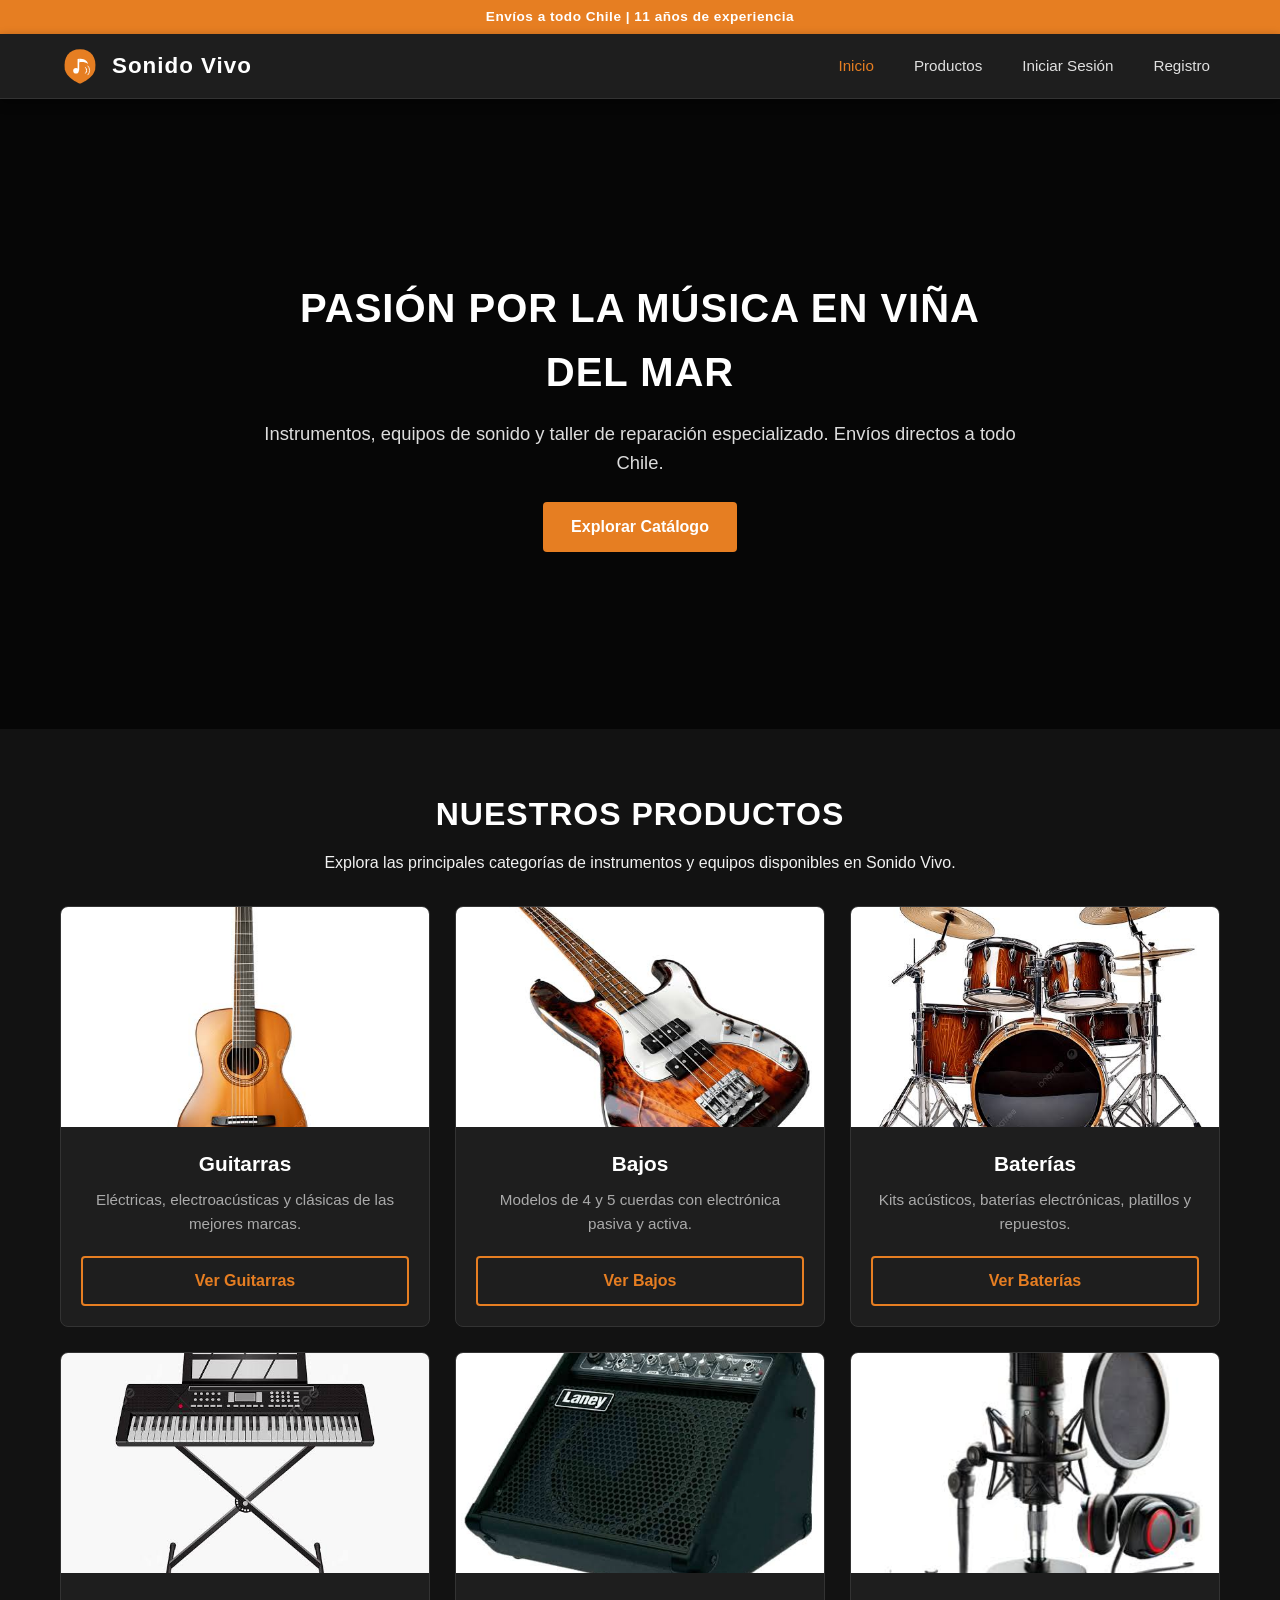
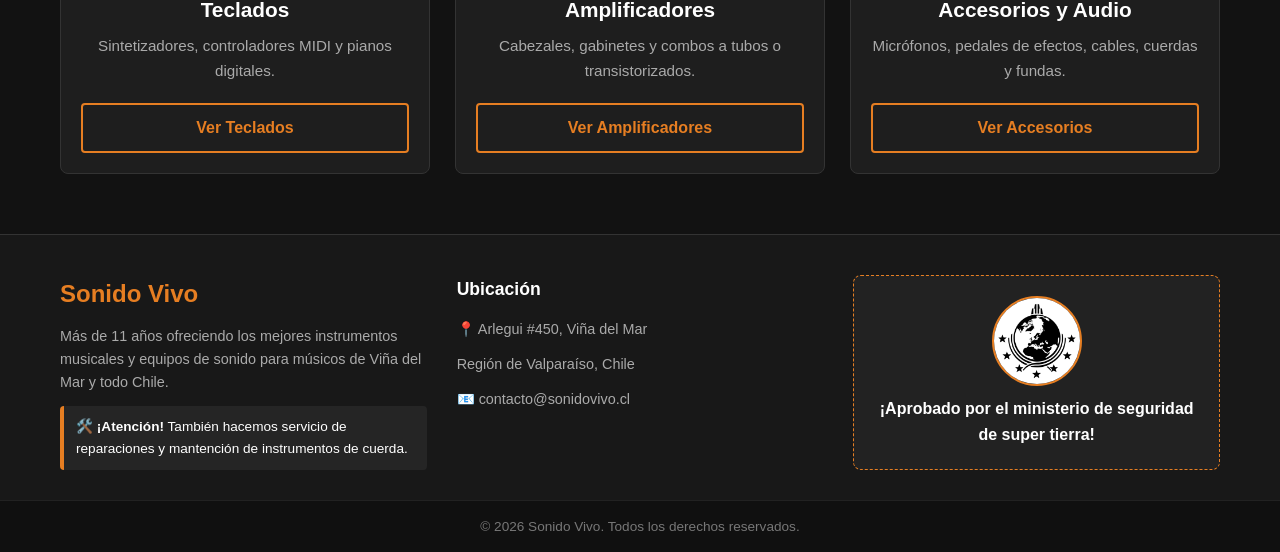
==== commit ff0056b7: "Add files via upload" ====
--- a/proyecto-grupo-12/index.html
+++ b/proyecto-grupo-12/index.html
@@ -1,134 +1,169 @@
-
-<!DOCTYPE html>
-<html lang="es">
-	<head>
-		<meta charset="UTF-8">
-		<meta name="viewport" content="width=device-width, initial-scale=1.0">
-		<title>Duoc</title>
-		<link rel="stylesheet" href="css/style.css">
-
-	</head>
-	<body>  
-
-		<header id="encabezado">
-			<h2>Sonido Vivo Web</h2> 
-
-			<nav id="menu-principal">
-				
-					<!--Los hipervinculos-->
-					<a href="login.html">login</a>
-					<a href="#inicio">Inicio</a>
-					<a href="#productos">producto</a>
-					<a href="#contacto">Contacto</a>
-					   
-				
-			</nav>
-		</header>
-		<!-- CAMBIAR LA ETIQUETA POR QUE NO HACE NADA-->
-		<main id="contenido">
-			<section id="inicio" class="seccion">
-				<p>Esta es una página dedicada a la venta de intrumentos musicales, equipos y accesorios de sonido</p>
-				<p>ubicada en viña del mar Enviamos a region</p>
-				<p>Enviamos a region!</p>
-				<img src="img/logoSV.jpg" width="500px">
-			</section>
-
-			<section id="productos" class="seccion">
-				<h2>Productos</h2>
-				<p>Nuestros intrumentos y equipos</p>
-
-				<div class="galeria">
-					<!-- tarjeta 1 -->
-					<article class="tarjeta">
-						<div class="espacio-imagen">
-							<!-- Aquí iría una imagen -->
-							 <img src="img/Guitarra.png">
-							 
-							
-						</div>
-						<h3>Guitarra</h3>
-						<p>Guitarras clasicas</p>
-					</article>
-
-					<!-- Tarjeta 2 -->
-					<article class="galeria">
-						<div class="espacio-imagen">
-							<!-- Aquí iría una imagen -->
-							 <img src="img/bajo.jpg">
-						</div>
-						<h3>Bajos</h3>
-						<p>Nuestros bajos</p>
-					</article>
-
-					<!-- Tarjeta 3 -->
-					<article class="galeria">
-						<div class="espacio-imagen">
-							<!-- Aquí iría una imagen -->
-							  <img src="img/bateria.jpg">
-						</div>
-						<h3>Baterias</h3>
-						<p>Nuestras baterias</p>
-					</article>
-
-					<!-- Tarjeta 4 -->
-					<article class="galeria">
-						<div class="espacio-imagen">
-							<!-- Aquí iría una imagen -->
-							 <img src="img/teclado.jpg">
-						</div>
-						<h3>teclados</h3>
-						<p>Nuestros teclados</p>
-					</article>
-
-					<!-- Tarjeta 5 -->
-					<article class="galeria">
-						<div class="espacio-imagen">
-							<!-- Aquí iría una imagen -->
-							 <img src="img/amplificador.jpg">
-						</div>
-						<h3>Amplificadores</h3>
-						<p>Nuestros amplificadores</p>
-					</article>
-
-					<!-- Tarjeta 6 -->
-					<article class="galeria">
-						<div class="espacio-imagen">
-							<!-- Aquí iría una imagen -->
-						</div>
-						<h3>microfonosr</h3>
-						<p>nuestros microfonos</p>
-					</article>
-
-					<!-- Tarjeta 7 -->
-					<article class="galeria">
-						<div class="espacio-imagen">
-							<!-- Aquí iría una imagen -->
-						</div>
-						<h3>pedales de efectos </h3>
-						<p>Nuestros pedales de efectos </p>
-					</article>
-
-					<!-- Tarjeta 8 -->
-					<article class="galeria">
-						<div class="espacio-imagen">
-							<!-- Aquí iría una imagen -->
-						</div>
-						<h3>accesorios</h3>
-						<p>Nuestros accesorios</p>
-					</article>
-				</div>
-			</section>
-
-
-
-
-		</main>
-
-		<footer id="pie">
-			<p><small>&copy; 2026 Sonido Vivo - Todos los derechos reservadoss</small></p>
-		</footer>
-	
-
-
-</body>
-</html>
+<!DOCTYPE html>
+<html lang="es">
+<head>
+    <meta charset="UTF-8">
+    <meta name="viewport" content="width=device-width, initial-scale=1.0">
+    <title>Sonido Vivo</title>
+    <link rel="stylesheet" href="css/style.css">
+</head>
+<body>
+    <div class="top-bar">
+        <p>Envíos a todo Chile | 11 años de experiencia</p>
+
+    </div>
+
+    <header class="main-header">
+        <nav class="navbar">
+    
+            
+            <div class="nav-brand">
+                <!-- Espacio reservado para la imagen del logo -->
+                 <!-- El concepto de svg me facina cuanto menos, con codigo crea una imagen...como lo estamos haciendo ahora con css -->
+                <img src="img/logo.svg" alt="Logo Sonido Vivo" class="logo">
+                <span class="brand-name">Sonido Vivo</span>
+            </div>
+
+            <!-- Sector del menu de navegacion -->
+            <ul class="nav-menu">
+                <li><a href="index.html" class="nav-link active">Inicio</a></li>
+                <li><a href="productos.html" class="nav-link">Productos</a></li>
+                <li><a href="login.html" class="nav-link">Iniciar Sesión</a></li>
+                <li><a href="registro.html" class="nav-link">Registro</a></li>
+            </ul>
+
+        </nav>
+</header>
+        <!-- Main por que mi asistente dijo que simon -->
+    <main>
+        <!-- Una seccion hero se refiere a lo primero que vera el usuario, algo impactante en escena baby-->
+        <!-- Seccion de bucle loooooop -->
+        <section class="hero-section">
+            <!--  video HTML5 -->
+            <video autoplay loop muted playsinline class="hero-video">
+            <source src="media/banner-video.mp4" type="video/mp4">
+            Tu navegador no soporta el formato de video.
+            </video>
+
+            <!-- una capa oscura para que se vea mejor -->
+            <div class="hero-overlay"></div>
+
+            <!-- Contenido encima del video -->
+            <div class="hero-content">
+            <h1>Pasión por la Música en Viña del Mar</h1>
+            <p>Instrumentos, equipos de sonido y taller de reparación especializado. Envíos directos a todo Chile.</p>
+            <a href="productos.html" class="btn-primary">Explorar Catálogo</a>
+            </div>
+        </section>
+
+        <!-- Sección de catalago -->
+  <section class="categories-section">
+    <h2>Nuestros Productos</h2>
+    <p class="section-subtitle">Explora las principales categorías de instrumentos y equipos disponibles en Sonido Vivo.</p>
+
+    <div class="categories-grid">
+      
+      <!--  Guitarras -->
+      <article class="category-card">
+        <img src="img/guitarraCategoria.jpg" alt="Guitarras Eléctricas y Acústicas" class="category-img">
+        <div class="category-info">
+          <h3>Guitarras</h3>
+          <p>Eléctricas, electroacústicas y clásicas de las mejores marcas.</p>
+          <a href="productos.html" class="btn-category">Ver Guitarras</a>
+        </div>
+      </article>
+
+      <!--  Bajos -->
+      <article class="category-card">
+        <img src="img/bajoCategoria.jpg" alt="Bajos Eléctricos" class="category-img">
+        <div class="category-info">
+          <h3>Bajos</h3>
+          <p>Modelos de 4 y 5 cuerdas con electrónica pasiva y activa.</p>
+          <a href="productos.html" class="btn-category">Ver Bajos</a>
+        </div>
+      </article>
+
+      <!--  Baterías y Percusión -->
+      <article class="category-card">
+        <img src="img/bateriaCategoria.jpg" alt="Baterías y Percusión" class="category-img">
+        <div class="category-info">
+          <h3>Baterías</h3>
+          <p>Kits acústicos, baterías electrónicas, platillos y repuestos.</p>
+          <a href="productos.html" class="btn-category">Ver Baterías</a>
+        </div>
+      </article>
+
+      <!-- Teclados -->
+      <article class="category-card">
+        <img src="img/tecladoCategoria.jpg" alt="Teclados y Pianos" class="category-img">
+        <div class="category-info">
+          <h3>Teclados</h3>
+          <p>Sintetizadores, controladores MIDI y pianos digitales.</p>
+          <a href="productos.html" class="btn-category">Ver Teclados</a>
+        </div>
+      </article>
+
+      <!--  Amplificadores -->
+      <article class="category-card">
+        <img src="img/amplificadorPng.jpg" alt="Amplificadores" class="category-img">
+        <div class="category-info">
+          <h3>Amplificadores</h3>
+          <p>Cabezales, gabinetes y combos a tubos o transistorizados.</p>
+          <a href="productos.html" class="btn-category">Ver Amplificadores</a>
+        </div>
+      </article>
+
+      <!--  Micrófonos, Pedales y Accesorios -->
+      <article class="category-card">
+        <img src="img/accesoriosCategoria.jpg" alt="Micrófonos, Pedales y Accesorios" class="category-img">
+        <div class="category-info">
+          <h3>Accesorios y Audio</h3>
+          <p>Micrófonos, pedales de efectos, cables, cuerdas y fundas.</p>
+          <a href="productos.html" class="btn-category">Ver Accesorios</a>
+        </div>
+      </article>
+
+    </div>
+  </section>
+
+  <!-- Footer-->
+<footer class="main-footer">
+  <div class="footer-container">
+    
+    <!-- Información de la Empresa -->
+    <div class="footer-column">
+      <h3>Sonido Vivo</h3>
+      <p class="footer-desc">
+        Más de 11 años ofreciendo los mejores instrumentos musicales y equipos de sonido para músicos de Viña del Mar y todo Chile.
+      </p>
+      <div class="repair-badge">
+        <p>🛠️ <strong>¡Atención!</strong> También hacemos servicio de reparaciones y mantención de instrumentos de cuerda.</p>
+      </div>
+    </div>
+
+    <!--  Ubicación y Contacto -->
+    <div class="footer-column">
+      <h4>Ubicación</h4>
+      <p>📍 Arlegui #450, Viña del Mar</p>
+      <p>Región de Valparaíso, Chile</p>
+      <p>📧 contacto@sonidovivo.cl</p>
+      
+    </div>
+
+    <!--Super tierra lo aprueba -->
+    <div class="footer-column approval-box">
+      <img src="img/SuperTierra.png" alt="Garantía de calidad" class="approval-img">
+      <span class="approval-text">¡Aprobado por el ministerio de seguridad de super tierra!</span>
+    </div>
+
+  </div>
+
+  <!-- Barra de Derechos Reservados -->
+  <div class="footer-bottom">
+    <p>&copy; 2026 Sonido Vivo. Todos los derechos reservados.</p>
+  </div>
+</footer>
+
+    </main>
+</body>
+
+</html>
--- a/proyecto-grupo-12/css/style.css
+++ b/proyecto-grupo-12/css/style.css
@@ -1,135 +1,675 @@
-body{
-    font-family: Verdana, Geneva, Tahoma, sans-serif;
-    background-color: rgb(255, 255, 255);
-    color: rgb(0, 0, 0);
-    text-align: center;
-    padding: 0;
-    margin:  0;
-}
-
-#encabezado{
-    background-color: rgb(0, 16, 87);
-    color: white;
-    text-align: center;
-    align-items: center;
-    margin: 0px;
-    padding: 1px;
-    top: 0px;
-    position:  sticky;
-
-}
-
-#menu-principal {
-   display: flex;
-    justify-content: center;
-    align-items: center;
-    gap: 30px;
-    padding: 10px;
-    margin: 0px;
-    background-color: white
-
-}
-
-#menu-principal a{
-    text-decoration: none;
-    color: rgb(0, 0, 0);
-    font-size: large;   
-    padding:  6px;
-    border-radius: 4px;
-    margin: 0px;
-
-}
-
-#contenido{
-    
-   
-    
-}
-
-.seccion{
-    background-color: rgb(255, 255, 255);
-    border-radius: 4px;
-    padding: 15px;
-    
-}
-
-.espacio-imagen img{
-    width: 100%;
-    height: 200px; 
-    object-fit: cover; /* Ajusta la foto sin distorsionarla */
-    border-radius: 15px;
-}
-
-.tarjeta{
-    height: 500px;
-    width: 260px;
-    border-radius: 4px;
-    padding: 10px;
-}
-
-.galeria{
-    display: flex;
-    gap: 10px;
-    flex-wrap: wrap;
-}
-
-#pie{
-    background-color: rgb(1, 1, 61);
-    color: white;
-    text-align: center;
-    padding: 10px;
-}
-
-/* Cosas nuevas */
-
-.boton {
-  transition-duration: 0.4s;
-}
-
-.boton:hover {
-  background-color: #1b1b1b;
-  color: white;
-}
-
-.pop-imagen {
-  width: 300px;
-  height: auto;
-  transition: transform 0.3s ease; 
-}
-
-.pop-imagen:hover {
-  transform: scale(1.2); 
-  position: relative;    
-  z-index: 10;           
-}
-
-.shake-hard:hover {
-  animation: dynamicShake 0.4s 5;
-}
-
-@keyframes dynamicShake {
-
-  0%, 100% { transform: translate(0, 0) rotate(0deg); }
-  25% { transform: translate(2px, 2px) rotate(2deg); }
-  50% { transform: translate(-2px, -2px) rotate(-2deg); }
-  75% { transform: translate(2px, -2px) rotate(-2deg); }
-}
-
-.fade-box {
-  opacity: 0.1; 
-  transition: opacity 0.5s ease-in-out; 
-}
-
-.fade-box:hover {
-  opacity: 1; 
-}
-
-.stretch-hover {
-  display: inline-block;       
-  transition: transform 0.3s ease; /
-  transform-origin: center;    
-}
-
-.stretch-hover:hover {
-  transform: scaleX(5);     
-}
+/* ==================================================
+   VARIABLES GLOBALES Y RESET
+:root: Pseudo-clase que representa la raíz del documento HTML
+box-sizing: border-box: Configuración de reseteo que incluye el relleno (padding) y el borde dentro del ancho y alto total del elemento
+display: flex: Sistema de maquetación unidimensional, permite distribuir de forma flexible elementos ...bruh
+display: grid: Sistema de maquetación bidimensional (filas y columnas simultáneas).
+
+gap: marca de ropa bien mala . Controla el espacio uniforme entre elementos dentro de un contenedor Flexbox o Grid
+================================================== */
+:root {
+  --primary: #e67e22;
+  --primary-hover: #d35400;
+  --success: #27ae60;
+  --bg-main: #121212;
+  --bg-card: #1e1e1e;
+  --bg-footer: #181818;
+  --border-color: #333333;
+  --text-light: #ffffff;
+  --text-muted: #aaaaaa;
+  --font-main: 'Segoe UI', Tahoma, Geneva, Verdana, sans-serif;
+  --transition: 0.3s ease;
+}
+
+* {
+  margin: 0;
+  padding: 0;
+  box-sizing: border-box;
+}
+
+body {
+  font-family: var(--font-main);
+  background-color: var(--bg-main);
+  color: #f1f1f1;
+  line-height: 1.6;
+}
+
+/* ==================================================
+   2. NAVEGACIÓN Y ENCABEZADO 
+   position: sticky: Permite que un elemento (como la barra superior) acompañe el desplazamiento del scroll
+
+   position: relative / absolute: Permite posicionar elementos libremente. 
+   relative establece el marco de referencia y absolute ubica el elemento en coordenadas exactas dentro de ese marco (para superponer sobre el video e imagenes)
+================================================== */
+.top-bar {
+  background-color: var(--primary);
+  color: var(--text-light);
+  text-align: center;
+  padding: 6px 12px;
+  font-size: 0.85rem;
+  font-weight: 600;
+  letter-spacing: 0.5px;
+}
+
+.main-header {
+  position: sticky;
+  top: 0;
+  z-index: 1000;
+  background-color: var(--bg-card);
+  box-shadow: 0 4px 10px rgba(0, 0, 0, 0.4);
+  border-bottom: 1px solid var(--border-color);
+}
+
+.navbar {
+  display: flex;
+  justify-content: space-between;
+  align-items: center;
+  max-width: 1200px;
+  margin: 0 auto;
+  padding: 12px 20px;
+}
+
+.nav-brand {
+  display: flex;
+  align-items: center;
+  gap: 12px;
+}
+
+.logo {
+  height: 40px;
+  width: auto;
+  object-fit: contain;
+}
+
+.brand-name {
+  font-size: 1.4rem;
+  font-weight: 700;
+  color: var(--text-light);
+  letter-spacing: 1px;
+}
+
+.nav-menu {
+  display: flex;
+  list-style: none;
+  gap: 20px;
+  align-items: center;
+}
+
+.nav-link {
+  color: #e0e0e0;
+  text-decoration: none;
+  font-size: 0.95rem;
+  font-weight: 500;
+  transition: color var(--transition);
+  padding: 6px 10px;
+}
+
+.nav-link:hover,
+.nav-link.active {
+  color: var(--primary);
+}
+
+.cart-status {
+  color: var(--primary);
+  font-weight: 700;
+  font-size: 0.95rem;
+  background-color: #1a1a1a;
+  padding: 6px 14px;
+  border-radius: 20px;
+  border: 1px solid var(--border-color);
+}
+
+/* ==================================================
+   3. COMPONENTES REUTILIZABLES (BOTONES Y SELECTORES)
+================================================== */
+.btn-primary {
+  display: inline-block;
+  background-color: var(--primary);
+  color: var(--text-light);
+  padding: 12px 28px;
+  text-decoration: none;
+  font-weight: 600;
+  border: none;
+  border-radius: 4px;
+  cursor: pointer;
+  transition: background-color var(--transition), transform 0.2s ease;
+}
+
+.btn-primary:hover {
+  background-color: var(--primary-hover);
+  transform: translateY(-2px);
+}
+
+/* Selector de Cantidad Reutilizable */
+.quantity-selector {
+  display: flex;
+  align-items: center;
+  justify-content: center;
+  background-color: var(--bg-main);
+  border: 1px solid var(--border-color);
+  border-radius: 6px;
+  overflow: hidden;
+}
+
+.btn-qty, .qty-btn {
+  background-color: #2a2a2a;
+  color: var(--text-light);
+  border: none;
+  width: 35px;
+  height: 35px;
+  font-size: 1.1rem;
+  font-weight: bold;
+  cursor: pointer;
+  transition: background-color 0.2s ease;
+}
+
+.btn-qty:hover, .qty-btn:hover {
+  background-color: var(--primary);
+}
+
+.qty-input, .quantity-selector input[type="number"] {
+  width: 45px;
+  background-color: transparent;
+  border: none;
+  color: var(--text-light);
+  text-align: center;
+  font-weight: 700;
+  font-size: 1rem;
+  outline: none;
+  -moz-appearance: textfield;
+}
+
+.quantity-selector input[type="number"]::-webkit-outer-spin-button,
+.quantity-selector input[type="number"]::-webkit-inner-spin-button {
+  -webkit-appearance: none;
+  margin: 0;
+}
+
+/* ==================================================
+   4. INICIO (index.html)
+   object-fit: cover: Escala una imagen o video para llenar todo su contenedor manteniendo 
+   sus proporciones originales, evitando que se estire o distorsione.
+
+   overflow: hidden: Oculta cualquier contenido que supere los bordes de su contenedor. (para que el zoom no se salga del recuadro)
+transition: Crea animaciones fluidas al cambiar entre estados (por ejemplo, cuando un botón pasa de su estado normal al color de enfocar).
+
+================================================== */
+/* Hero Section 
+Hero = Lo primero que vera el usuario en la pagina, lo mas impactante.
+
+transform: Aplica efectos geométricos como escalar (scale) para aumentar el 
+tamaño o trasladar (translateY) para elevar un elemento visualmente.
+
+:hover: Pseudo-clase que activa estilos únicamente cuando el cursor del usuario se encuentra sobre un elemento interactivo. ( Poner el mause encima*/
+
+.hero-section {
+  position: relative;
+  width: 100%;
+  height: 70vh;
+  min-height: 400px;
+  display: flex;
+  justify-content: center;
+  align-items: center;
+  text-align: center;
+  overflow: hidden;
+}
+
+.hero-video {
+  position: absolute;
+  top: 50%;
+  left: 50%;
+  min-width: 100%;
+  min-height: 100%;
+  transform: translate(-50%, -50%);
+  object-fit: cover;
+  z-index: 1;
+}
+
+.hero-overlay {
+  position: absolute;
+  top: 0;
+  left: 0;
+  width: 100%;
+  height: 100%;
+  background: rgba(0, 0, 0, 0.65);
+  z-index: 2;
+}
+
+.hero-content {
+  position: relative;
+  z-index: 3;
+  max-width: 800px;
+  padding: 0 20px;
+}
+
+.hero-content h1 {
+  font-size: 2.5rem;
+  font-weight: 800;
+  margin-bottom: 15px;
+  color: var(--text-light);
+  text-transform: uppercase;
+  letter-spacing: 1px;
+}
+
+.hero-content p {
+  font-size: 1.15rem;
+  margin-bottom: 25px;
+  color: #dddddd;
+}
+
+/* Categorías */
+.categories-section {
+  max-width: 1200px;
+  margin: 60px auto;
+  padding: 0 20px;
+  text-align: center;
+}
+
+.categories-section h2 {
+  font-size: 2rem;
+  color: var(--text-light);
+  margin-bottom: 10px;
+  text-transform: uppercase;
+  letter-spacing: 1px;
+}
+/*
+grid-template-columns: Define la cantidad y tamaño de las columnas. 
+La función repeat(auto-fit, minmax(280px, 1fr)) permite que la cuadrícula adapte automáticamente 
+el número de columnas según el tamaño de la pantalla
+*/
+.categories-grid {
+  display: grid;
+  grid-template-columns: repeat(auto-fit, minmax(320px, 1fr));
+  gap: 25px;
+  margin-top: 30px;
+}
+
+.category-card {
+  background-color: var(--bg-card);
+  border: 1px solid var(--border-color);
+  border-radius: 8px;
+  overflow: hidden;
+  display: flex;
+  flex-direction: column;
+  transition: transform var(--transition), border-color var(--transition), box-shadow var(--transition);
+}
+
+.category-card:hover {
+  transform: translateY(-6px);
+  border-color: var(--primary);
+  box-shadow: 0 8px 20px rgba(230, 126, 34, 0.2);
+}
+
+.category-img {
+  width: 100%;
+  height: 220px;
+  object-fit: cover;
+  transition: transform 0.5s ease;
+}
+
+.category-card:hover .category-img {
+  transform: scale(1.05);
+}
+
+.category-info {
+  padding: 20px;
+  display: flex;
+  flex-direction: column;
+  flex-grow: 1;
+}
+
+.category-info h3 {
+  font-size: 1.3rem;
+  color: var(--text-light);
+  margin-bottom: 8px;
+}
+
+.category-info p {
+  font-size: 0.95rem;
+  color: var(--text-muted);
+  margin-bottom: 20px;
+  flex-grow: 1;
+}
+
+.btn-category {
+  display: inline-block;
+  background-color: transparent;
+  color: var(--primary);
+  border: 2px solid var(--primary);
+  padding: 10px 18px;
+  text-decoration: none;
+  font-weight: 600;
+  border-radius: 4px;
+  transition: background-color var(--transition), color var(--transition);
+}
+
+.btn-category:hover {
+  background-color: var(--primary);
+  color: var(--text-light);
+}
+
+/* ==================================================
+   5. CATÁLOGO DE PRODUCTOS (productos.html)
+================================================== */
+.catalog-container {
+  max-width: 1200px;
+  margin: 40px auto;
+  padding: 0 20px;
+}
+
+.catalog-header {
+  text-align: center;
+  margin-bottom: 40px;
+}
+
+.catalog-header h1 {
+  font-size: 2.3rem;
+  color: var(--text-light);
+  margin-bottom: 10px;
+  text-transform: uppercase;
+  letter-spacing: 1px;
+}
+
+.catalog-header p {
+  color: var(--text-muted);
+  font-size: 1.1rem;
+  max-width: 800px;
+  margin: 0 auto;
+}
+
+.catalog-grid {
+  display: grid;
+  grid-template-columns: repeat(auto-fit, minmax(280px, 1fr));
+  gap: 30px;
+}
+
+.product-card {
+  background-color: var(--bg-card);
+  border: 1px solid var(--border-color);
+  border-radius: 8px;
+  overflow: hidden;
+  display: flex;
+  flex-direction: column;
+  transition: transform var(--transition), border-color var(--transition), box-shadow var(--transition);
+}
+
+.product-card:hover {
+  transform: translateY(-6px);
+  border-color: var(--primary);
+  box-shadow: 0 8px 20px rgba(230, 126, 34, 0.2);
+}
+
+.product-img {
+  width: 100%;
+  height: 220px;
+  object-fit: cover;
+}
+
+.product-content {
+  padding: 20px;
+  display: flex;
+  flex-direction: column;
+  flex-grow: 1;
+}
+
+.product-content h3 {
+  font-size: 1.25rem;
+  color: var(--text-light);
+  margin-bottom: 10px;
+}
+
+.product-desc {
+  font-size: 0.9rem;
+  color: var(--text-muted);
+  line-height: 1.5;
+  margin-bottom: 15px;
+  flex-grow: 1;
+}
+
+.product-price {
+  font-size: 1.5rem;
+  font-weight: 800;
+  color: var(--primary);
+  margin-bottom: 20px;
+  display: block;
+}
+
+.card-controls {
+  display: flex;
+  flex-direction: column;
+  gap: 10px;
+  margin-top: auto;
+  margin-bottom: 12px;
+}
+
+.btn-detail-link {
+  color: var(--text-muted);
+  font-size: 0.85rem;
+  text-align: center;
+  text-decoration: none;
+  transition: color var(--transition);
+}
+
+.btn-detail-link:hover {
+  color: var(--primary);
+  text-decoration: underline;
+}
+
+/* ==================================================
+   6. DETALLE DE PRODUCTO (producto.html)
+================================================== */
+.product-detail-container {
+  max-width: 1100px;
+  margin: 40px auto;
+  padding: 0 20px;
+  display: grid;
+  grid-template-columns: 1fr 1fr;
+  gap: 40px;
+}
+
+/* Galería con Zoom */
+.product-gallery {
+  width: 100%;
+}
+
+.zoom-container {
+  width: 100%;
+  height: 420px;
+  overflow: hidden;
+  border-radius: 8px;
+  border: 1px solid var(--border-color);
+  background-color: var(--bg-card);
+  cursor: zoom-in;
+}
+
+.zoom-img {
+  width: 100%;
+  height: 100%;
+  object-fit: cover;
+  transition: transform 0.4s ease;
+  transform-origin: center center;
+}
+
+.zoom-container:hover .zoom-img {
+  transform: scale(1.4);
+}
+
+/* Información del producto */
+.product-info-panel h1 {
+  font-size: 2rem;
+  color: var(--text-light);
+  margin: 10px 0;
+}
+
+.stock-tag {
+  color: var(--success);
+  font-weight: 600;
+  font-size: 0.85rem;
+  text-transform: uppercase;
+}
+
+.sku {
+  color: #777777;
+  font-size: 0.85rem;
+  margin-bottom: 15px;
+}
+
+.detail-price {
+  font-size: 2rem;
+  font-weight: 800;
+  color: var(--primary);
+  margin-bottom: 20px;
+}
+
+.detail-description {
+  color: #cccccc;
+  line-height: 1.6;
+  margin-bottom: 20px;
+}
+
+.specs-list {
+  list-style: none;
+  padding: 15px 0 0 0;
+  margin-bottom: 30px;
+  border-top: 1px solid var(--border-color);
+}
+
+.specs-list li {
+  color: var(--text-muted);
+  margin-bottom: 8px;
+  font-size: 0.9rem;
+}
+
+.specs-list strong {
+  color: var(--text-light);
+}
+
+.purchase-controls {
+  display: flex;
+  gap: 15px;
+  align-items: center;
+  margin-bottom: 15px;
+}
+
+.btn-cart {
+  flex-grow: 1;
+  padding: 12px;
+  font-size: 1rem;
+}
+
+.cart-message {
+  background-color: var(--success);
+  color: var(--text-light);
+  padding: 12px;
+  border-radius: 4px;
+  text-align: center;
+  font-weight: 600;
+  transition: opacity var(--transition);
+}
+
+.cart-message.hidden {
+  display: none;
+}
+
+/* ==================================================
+   7. PIE DE PÁGINA (FOOTER)
+================================================== */
+.main-footer {
+  background-color: var(--bg-footer);
+  color: #dddddd;
+  border-top: 1px solid var(--border-color);
+  margin-top: 60px;
+  padding-top: 40px;
+}
+
+.footer-container {
+  max-width: 1200px;
+  margin: 0 auto;
+  padding: 0 20px 30px 20px;
+  display: grid;
+  grid-template-columns: repeat(auto-fit, minmax(250px, 1fr));
+  gap: 30px;
+}
+
+.footer-column h3 {
+  color: var(--primary);
+  font-size: 1.5rem;
+  margin-bottom: 12px;
+  font-weight: 700;
+}
+
+.footer-column h4 {
+  color: var(--text-light);
+  font-size: 1.1rem;
+  margin-bottom: 15px;
+}
+
+.footer-desc, .footer-column p {
+  font-size: 0.9rem;
+  color: var(--text-muted);
+  margin-bottom: 12px;
+}
+
+.repair-badge {
+  background-color: #252525;
+  border-left: 4px solid var(--primary);
+  padding: 10px 12px;
+  border-radius: 4px;
+}
+
+.repair-badge p {
+  font-size: 0.85rem;
+  color: var(--text-light);
+  margin: 0;
+}
+
+.approval-box {
+  display: flex;
+  flex-direction: column;
+  align-items: center;
+  justify-content: center;
+  text-align: center;
+  background-color: #222222;
+  padding: 15px;
+  border-radius: 8px;
+  border: 1px dashed var(--primary);
+}
+
+.approval-img {
+  width: 90px;
+  height: 90px;
+  object-fit: cover;
+  border-radius: 50%;
+  border: 2px solid var(--primary);
+  margin-bottom: 10px;
+}
+
+.approval-text {
+  color: var(--text-light);
+  font-weight: 700;
+  font-size: 1rem;
+}
+
+.footer-bottom {
+  background-color: #101010;
+  text-align: center;
+  padding: 15px 20px;
+  font-size: 0.85rem;
+  color: #777777;
+  border-top: 1px solid #222222;
+}
+
+/* ==================================================
+   8. ADAPTABILIDAD (MEDIA QUERIES)
+
+   @media (max-width: 768px): Consulta de medios (Media Query) que aplica reglas específicas solo cuando la pantalla es igual o inferior al 
+   tamaño de una tableta o celular, reestructurando el contenido en una sola columna.
+
+   Probablemente lo quite ya que teoricamenten no lo usaremos pero ya esta aqui y deberia funcionar asi que no le hace daño a nadie
+================================================== */
+@media (max-width: 768px) {
+  .product-detail-container {
+    grid-template-columns: 1fr;
+  }
+}
+
